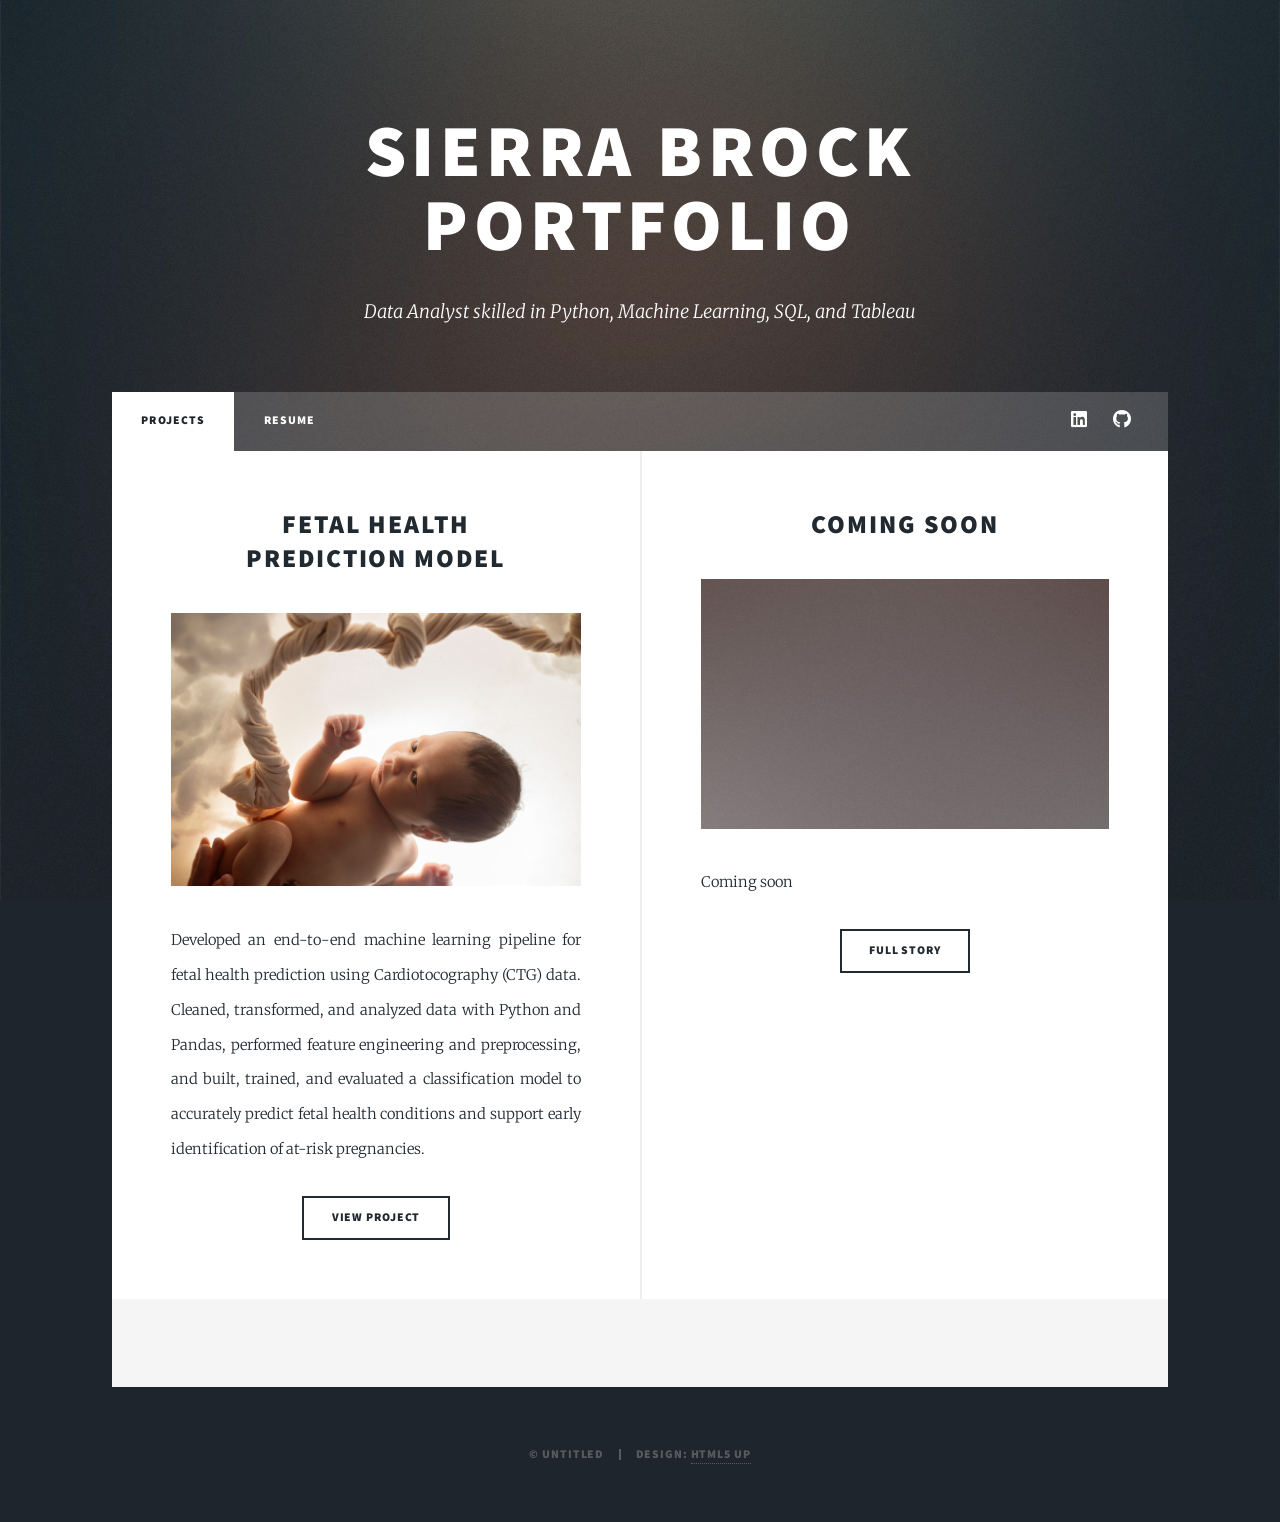
==== index.html @ 678efa8f "Add files via upload first commit" ====
<!DOCTYPE HTML>
<!--
	Massively by HTML5 UP
	html5up.net | @ajlkn
	Free for personal and commercial use under the CCA 3.0 license (html5up.net/license)
-->
<html>
	<head>
		<title>Sierra Brock Portfolio</title>
		<meta charset="utf-8" />
		<meta name="viewport" content="width=device-width, initial-scale=1, user-scalable=no" />
		<link rel="stylesheet" href="assets/css/main.css" />
		<noscript><link rel="stylesheet" href="assets/css/noscript.css" /></noscript>
	</head>
	<body class="is-preload">

		<!-- Wrapper -->
			<div id="wrapper" class="fade-in">

				<!-- Intro -->
					<div id="intro">
						<h1>Sierra Brock<br />
						Portfolio</h1>
						<p>Data  Analyst skilled in Python, Machine Learning, SQL, and Tableau </p>
						
					</div>

				

				<!-- Nav -->
					<nav id="nav">
						<ul class="links">
							<li class="active"><a href="index.html">Projects</a></li>
							<li><a href="resume.html">Resume</a></li>
						</ul>
						<ul class="icons">
							<li><a href="https://www.linkedin.com/in/sierra-brock-0b9661267/" target="_blank" rel="noopener noreferrer" class="icon brands fa-linkedin"><span class="label">Twitter</span></a></li>
							<li><a href="https://github.com/sierrab100" target="_blank" rel="noopener noreferrer" class="icon brands fa-github"><span class="label">GitHub</span></a></li>
						</ul>
					</nav>

				<!-- Main -->

				
					<div id="main">

						<!-- Featured Post -->
						 <!--
							<article class="post featured">
								<header class="major">
									<h2><a href="#">Fetal Health<br />
									Prediction Model</a></h2>
									<p> Developed an end-to-end machine learning pipeline for fetal health prediction 
										using Cardiotocography (CTG) data. Cleaned, transformed, and analyzed data with 
										Python and Pandas, performed feature engineering and preprocessing, and built, 
										trained, and evaluated a classification model to accurately predict fetal health 
										conditions and support early identification of at-risk pregnancies.</p>
								</header>
								<a href="#" class="image main"><img src="images/fetus.jpg" alt="" /></a>
								<ul class="actions special">
									<li><a href="#" class="button large">View Project</a></li>
								</ul>
							</article>
						-->

						<!-- Posts -->
							<section class="posts">
								<article>
									<header>
										<h2><a href="#">Fetal Health<br />
										Prediction Model<br />
										</a></h2>
									</header>
									<a href="#" class="image fit"><img src="images/fetus.jpg" alt="" /></a>
									<p>Developed an end-to-end machine learning pipeline for fetal health prediction 
										using Cardiotocography (CTG) data. Cleaned, transformed, and analyzed data with 
										Python and Pandas, performed feature engineering and preprocessing, and built, 
										trained, and evaluated a classification model to accurately predict fetal health 
										conditions and support early identification of at-risk pregnancies.</p>
									<ul class="actions special">
										<li><a href="#" class="button">View Project</a></li>
									</ul>
								</article>
								<article>
									<header>
										<h2><a href="#">Coming soon<br />
										<!-- imperdiet lorem</a></h2>-->
									</header>
									<a href="#" class="image fit"><img src="images/pic03.jpg" alt="" /></a>
									<p>Coming soon</p>
									<ul class="actions special">
										<li><a href="#" class="button">Full Story</a></li>
									</ul>
								</article>

								<!-- 
								<article>
									<header>
										<span class="date">April 18, 2017</span>
										<h2><a href="#">Ante mattis<br />
										interdum dolor</a></h2>
									</header>
									<a href="#" class="image fit"><img src="images/pic04.jpg" alt="" /></a>
									<p>Donec eget ex magna. Interdum et malesuada fames ac ante ipsum primis in faucibus. Pellentesque venenatis dolor imperdiet dolor mattis sagittis magna etiam.</p>
									<ul class="actions special">
										<li><a href="#" class="button">Full Story</a></li>
									</ul>
								</article>
								<article>
									<header>
										<span class="date">April 14, 2017</span>
										<h2><a href="#">Tempus sed<br />
										nulla imperdiet</a></h2>
									</header>
									<a href="#" class="image fit"><img src="images/pic05.jpg" alt="" /></a>
									<p>Donec eget ex magna. Interdum et malesuada fames ac ante ipsum primis in faucibus. Pellentesque venenatis dolor imperdiet dolor mattis sagittis magna etiam.</p>
									<ul class="actions special">
										<li><a href="#" class="button">Full Story</a></li>
									</ul>
								</article>
								<article>
									<header>
										<span class="date">April 11, 2017</span>
										<h2><a href="#">Odio magna<br />
										sed consectetur</a></h2>
									</header>
									<a href="#" class="image fit"><img src="images/pic06.jpg" alt="" /></a>
									<p>Donec eget ex magna. Interdum et malesuada fames ac ante ipsum primis in faucibus. Pellentesque venenatis dolor imperdiet dolor mattis sagittis magna etiam.</p>
									<ul class="actions special">
										<li><a href="#" class="button">Full Story</a></li>
									</ul>
								</article>
								<article>
									<header>
										<span class="date">April 7, 2017</span>
										<h2><a href="#">Augue lorem<br />
										primis vestibulum</a></h2>
									</header>
									<a href="#" class="image fit"><img src="images/pic07.jpg" alt="" /></a>
									<p>Donec eget ex magna. Interdum et malesuada fames ac ante ipsum primis in faucibus. Pellentesque venenatis dolor imperdiet dolor mattis sagittis magna etiam.</p>
									<ul class="actions special">
										<li><a href="#" class="button">Full Story</a></li>
									</ul>
								</article>
								-->

							</section>
							
						<!-- Footer -->
						 <!-- 
							<footer>
								<div class="pagination">
									<a href="#" class="previous">Prev</a>
									<a href="#" class="page active">1</a>
									<a href="#" class="page">2</a>
									<a href="#" class="page">3</a>
									<span class="extra">&hellip;</span>
									<a href="#" class="page">8</a>
									<a href="#" class="page">9</a>
									<a href="#" class="page">10</a>
									<a href="#" class="next">Next</a>
								</div>
							</footer>
							-->

					</div>

				<!-- Footer -->
					<footer id="footer">
						<section>
							
						</section>
					</footer>

				<!-- Copyright -->
					<div id="copyright">
						<ul><li>&copy; Untitled</li><li>Design: <a href="https://html5up.net">HTML5 UP</a></li></ul>
					</div>

			</div>

		<!-- Scripts -->
			<script src="assets/js/jquery.min.js"></script>
			<script src="assets/js/jquery.scrollex.min.js"></script>
			<script src="assets/js/jquery.scrolly.min.js"></script>
			<script src="assets/js/browser.min.js"></script>
			<script src="assets/js/breakpoints.min.js"></script>
			<script src="assets/js/util.js"></script>
			<script src="assets/js/main.js"></script>

	</body>
</html>
---- assets/css/main.css ----
@import url(fontawesome-all.min.css);
@import url("https://fonts.googleapis.com/css?family=Merriweather:300,700,300italic,700italic|Source+Sans+Pro:900");

/*
	Massively by HTML5 UP
	html5up.net | @ajlkn
	Free for personal and commercial use under the CCA 3.0 license (html5up.net/license)
*/

html, body, div, span, applet, object,
iframe, h1, h2, h3, h4, h5, h6, p, blockquote,
pre, a, abbr, acronym, address, big, cite,
code, del, dfn, em, img, ins, kbd, q, s, samp,
small, strike, strong, sub, sup, tt, var, b,
u, i, center, dl, dt, dd, ol, ul, li, fieldset,
form, label, legend, table, caption, tbody,
tfoot, thead, tr, th, td, article, aside,
canvas, details, embed, figure, figcaption,
footer, header, hgroup, menu, nav, output, ruby,
section, summary, time, mark, audio, video {
	margin: 0;
	padding: 0;
	border: 0;
	font-size: 100%;
	font: inherit;
	vertical-align: baseline;}

article, aside, details, figcaption, figure,
footer, header, hgroup, menu, nav, section {
	display: block;}

body {
	line-height: 1;
}

ol, ul {
	list-style: none;
}

blockquote, q {
	quotes: none;
}

	blockquote:before, blockquote:after, q:before, q:after {
		content: '';
		content: none;
	}

table {
	border-collapse: collapse;
	border-spacing: 0;
}

body {
	-webkit-text-size-adjust: none;
}

mark {
	background-color: transparent;
	color: inherit;
}

input::-moz-focus-inner {
	border: 0;
	padding: 0;
}

input, select, textarea {
	-moz-appearance: none;
	-webkit-appearance: none;
	-ms-appearance: none;
	appearance: none;
}

/* Basic */

	@-ms-viewport {
		width: device-width;
	}

	body {
		-ms-overflow-style: scrollbar;
	}

	@media screen and (max-width: 480px) {

		html, body {
			min-width: 320px;
		}

	}

	html {
		box-sizing: border-box;
	}

	*, *:before, *:after {
		box-sizing: inherit;
	}

	body {
		background-color: #1e252d;
	}

		body.is-preload *, body.is-preload *:before, body.is-preload *:after {
			-moz-animation: none !important;
			-webkit-animation: none !important;
			-ms-animation: none !important;
			animation: none !important;
			-moz-transition: none !important;
			-webkit-transition: none !important;
			-ms-transition: none !important;
			transition: none !important;
		}

/* Type */

	html {
		font-size: 16pt;
	}

		@media screen and (max-width: 1680px) {

			html {
				font-size: 12pt;
			}

		}

		@media screen and (max-width: 1280px) {

			html {
				font-size: 11pt;
			}

		}

		@media screen and (max-width: 360px) {

			html {
				font-size: 10pt;
			}

		}

	body {
		color: #212931;
	}

	body, input, select, textarea {
		font-family: "Merriweather", Georgia, serif;
		font-weight: 300;
		font-size: 1rem;
		line-height: 2.375;
	}

	a {
		-moz-transition: color 0.2s ease-in-out, background-color 0.2s ease-in-out, border-color 0.2s ease-in-out, box-shadow 0.2s ease-in-out;
		-webkit-transition: color 0.2s ease-in-out, background-color 0.2s ease-in-out, border-color 0.2s ease-in-out, box-shadow 0.2s ease-in-out;
		-ms-transition: color 0.2s ease-in-out, background-color 0.2s ease-in-out, border-color 0.2s ease-in-out, box-shadow 0.2s ease-in-out;
		transition: color 0.2s ease-in-out, background-color 0.2s ease-in-out, border-color 0.2s ease-in-out, box-shadow 0.2s ease-in-out;
		border-bottom: dotted 1px;
		text-decoration: none;
	}

		a:hover {
			border-bottom-color: transparent;
		}

	strong, b {
		font-weight: 600;
	}

	em, i {
		font-style: italic;
	}

	p {
		text-align: justify;
		margin: 0 0 2rem 0;
	}

	h1, h2, h3, h4, h5, h6 {
		font-family: "Source Sans Pro", Helvetica, sans-serif;
		font-weight: 900;
		line-height: 1.5;
		letter-spacing: 0.075em;
		text-transform: uppercase;
		margin: 0 0 1rem 0;
	}

		h1 a, h2 a, h3 a, h4 a, h5 a, h6 a {
			border-bottom: 0;
			color: inherit;
			text-decoration: none;
		}

	h1 {
		font-size: 4rem;
		line-height: 1.1;
		margin: 0 0 2rem 0;
	}

	h2 {
		font-size: 1.75rem;
		line-height: 1.3;
		margin: 0 0 1.5rem 0;
	}

	h3 {
		font-size: 1.25rem;
		margin: 0 0 1.5rem 0;
	}

	h4 {
		font-size: 1rem;
	}

	h5 {
		font-size: 0.9rem;
	}

	h6 {
		font-size: 0.8rem;
	}

	sub {
		font-size: 0.8rem;
		position: relative;
		top: 0.5rem;
	}

	sup {
		font-size: 0.8rem;
		position: relative;
		top: -0.5rem;
	}

	blockquote {
		border-left: solid 4px;
		font-style: italic;
		margin: 0 0 2rem 0;
		padding: 0.5rem 0 0.5rem 2rem;
	}

	code {
		border: solid 2px;
		font-family: "Courier New", monospace;
		font-size: 0.9rem;
		margin: 0 0.25rem;
		padding: 0.25rem 0.65rem;
	}

	pre {
		-webkit-overflow-scrolling: touch;
		font-family: "Courier New", monospace;
		font-size: 0.9rem;
		margin: 0 0 2rem 0;
	}

		pre code {
			display: block;
			line-height: 1.75;
			padding: 1rem 1.5rem;
			overflow-x: auto;
		}

	hr {
		border: 0;
		border-bottom: solid 2px;
		margin: 3rem 0;
	}

		hr.major {
			margin: 5rem 0;
		}

	.align-left {
		text-align: left;
	}

	.align-center {
		text-align: center;
	}

	.align-right {
		text-align: right;
	}

	input, select, textarea {
		color: #212931;
	}

	a {
		color: #212931;
		border-bottom-color: rgba(33, 41, 49, 0.5);
	}

		a:hover {
			border-bottom-color: transparent;
			color: #18bfef !important;
		}

	strong, b {
		color: #212931;
	}

	h1, h2, h3, h4, h5, h6 {
		color: #212931;
	}

	blockquote {
		border-left-color: #eeeeee;
	}

	code {
		background: rgba(220, 220, 220, 0.25);
		border-color: #eeeeee;
	}

	hr {
		border-bottom-color: #eeeeee;
	}

/* Row */

	.row {
		display: flex;
		flex-wrap: wrap;
		box-sizing: border-box;
		align-items: stretch;
	}

		.row > * {
			box-sizing: border-box;
		}

		.row.gtr-uniform > * > :last-child {
			margin-bottom: 0;
		}

		.row.aln-left {
			justify-content: flex-start;
		}

		.row.aln-center {
			justify-content: center;
		}

		.row.aln-right {
			justify-content: flex-end;
		}

		.row.aln-top {
			align-items: flex-start;
		}

		.row.aln-middle {
			align-items: center;
		}

		.row.aln-bottom {
			align-items: flex-end;
		}

		.row > .imp {
			order: -1;
		}

		.row > .col-1 {
			width: 8.33333%;
		}

		.row > .off-1 {
			margin-left: 8.33333%;
		}

		.row > .col-2 {
			width: 16.66667%;
		}

		.row > .off-2 {
			margin-left: 16.66667%;
		}

		.row > .col-3 {
			width: 25%;
		}

		.row > .off-3 {
			margin-left: 25%;
		}

		.row > .col-4 {
			width: 33.33333%;
		}

		.row > .off-4 {
			margin-left: 33.33333%;
		}

		.row > .col-5 {
			width: 41.66667%;
		}

		.row > .off-5 {
			margin-left: 41.66667%;
		}

		.row > .col-6 {
			width: 50%;
		}

		.row > .off-6 {
			margin-left: 50%;
		}

		.row > .col-7 {
			width: 58.33333%;
		}

		.row > .off-7 {
			margin-left: 58.33333%;
		}

		.row > .col-8 {
			width: 66.66667%;
		}

		.row > .off-8 {
			margin-left: 66.66667%;
		}

		.row > .col-9 {
			width: 75%;
		}

		.row > .off-9 {
			margin-left: 75%;
		}

		.row > .col-10 {
			width: 83.33333%;
		}

		.row > .off-10 {
			margin-left: 83.33333%;
		}

		.row > .col-11 {
			width: 91.66667%;
		}

		.row > .off-11 {
			margin-left: 91.66667%;
		}

		.row > .col-12 {
			width: 100%;
		}

		.row > .off-12 {
			margin-left: 100%;
		}

		.row.gtr-0 {
			margin-top: 0;
			margin-left: 0rem;
		}

			.row.gtr-0 > * {
				padding: 0 0 0 0rem;
			}

			.row.gtr-0.gtr-uniform {
				margin-top: 0rem;
			}

				.row.gtr-0.gtr-uniform > * {
					padding-top: 0rem;
				}

		.row.gtr-25 {
			margin-top: 0;
			margin-left: -0.375rem;
		}

			.row.gtr-25 > * {
				padding: 0 0 0 0.375rem;
			}

			.row.gtr-25.gtr-uniform {
				margin-top: -0.375rem;
			}

				.row.gtr-25.gtr-uniform > * {
					padding-top: 0.375rem;
				}

		.row.gtr-50 {
			margin-top: 0;
			margin-left: -0.75rem;
		}

			.row.gtr-50 > * {
				padding: 0 0 0 0.75rem;
			}

			.row.gtr-50.gtr-uniform {
				margin-top: -0.75rem;
			}

				.row.gtr-50.gtr-uniform > * {
					padding-top: 0.75rem;
				}

		.row {
			margin-top: 0;
			margin-left: -1.5rem;
		}

			.row > * {
				padding: 0 0 0 1.5rem;
			}

			.row.gtr-uniform {
				margin-top: -1.5rem;
			}

				.row.gtr-uniform > * {
					padding-top: 1.5rem;
				}

		.row.gtr-150 {
			margin-top: 0;
			margin-left: -2.25rem;
		}

			.row.gtr-150 > * {
				padding: 0 0 0 2.25rem;
			}

			.row.gtr-150.gtr-uniform {
				margin-top: -2.25rem;
			}

				.row.gtr-150.gtr-uniform > * {
					padding-top: 2.25rem;
				}

		.row.gtr-200 {
			margin-top: 0;
			margin-left: -3rem;
		}

			.row.gtr-200 > * {
				padding: 0 0 0 3rem;
			}

			.row.gtr-200.gtr-uniform {
				margin-top: -3rem;
			}

				.row.gtr-200.gtr-uniform > * {
					padding-top: 3rem;
				}

		@media screen and (max-width: 1680px) {

			.row {
				display: flex;
				flex-wrap: wrap;
				box-sizing: border-box;
				align-items: stretch;
			}

				.row > * {
					box-sizing: border-box;
				}

				.row.gtr-uniform > * > :last-child {
					margin-bottom: 0;
				}

				.row.aln-left {
					justify-content: flex-start;
				}

				.row.aln-center {
					justify-content: center;
				}

				.row.aln-right {
					justify-content: flex-end;
				}

				.row.aln-top {
					align-items: flex-start;
				}

				.row.aln-middle {
					align-items: center;
				}

				.row.aln-bottom {
					align-items: flex-end;
				}

				.row > .imp-xlarge {
					order: -1;
				}

				.row > .col-1-xlarge {
					width: 8.33333%;
				}

				.row > .off-1-xlarge {
					margin-left: 8.33333%;
				}

				.row > .col-2-xlarge {
					width: 16.66667%;
				}

				.row > .off-2-xlarge {
					margin-left: 16.66667%;
				}

				.row > .col-3-xlarge {
					width: 25%;
				}

				.row > .off-3-xlarge {
					margin-left: 25%;
				}

				.row > .col-4-xlarge {
					width: 33.33333%;
				}

				.row > .off-4-xlarge {
					margin-left: 33.33333%;
				}

				.row > .col-5-xlarge {
					width: 41.66667%;
				}

				.row > .off-5-xlarge {
					margin-left: 41.66667%;
				}

				.row > .col-6-xlarge {
					width: 50%;
				}

				.row > .off-6-xlarge {
					margin-left: 50%;
				}

				.row > .col-7-xlarge {
					width: 58.33333%;
				}

				.row > .off-7-xlarge {
					margin-left: 58.33333%;
				}

				.row > .col-8-xlarge {
					width: 66.66667%;
				}

				.row > .off-8-xlarge {
					margin-left: 66.66667%;
				}

				.row > .col-9-xlarge {
					width: 75%;
				}

				.row > .off-9-xlarge {
					margin-left: 75%;
				}

				.row > .col-10-xlarge {
					width: 83.33333%;
				}

				.row > .off-10-xlarge {
					margin-left: 83.33333%;
				}

				.row > .col-11-xlarge {
					width: 91.66667%;
				}

				.row > .off-11-xlarge {
					margin-left: 91.66667%;
				}

				.row > .col-12-xlarge {
					width: 100%;
				}

				.row > .off-12-xlarge {
					margin-left: 100%;
				}

				.row.gtr-0 {
					margin-top: 0;
					margin-left: 0rem;
				}

					.row.gtr-0 > * {
						padding: 0 0 0 0rem;
					}

					.row.gtr-0.gtr-uniform {
						margin-top: 0rem;
					}

						.row.gtr-0.gtr-uniform > * {
							padding-top: 0rem;
						}

				.row.gtr-25 {
					margin-top: 0;
					margin-left: -0.375rem;
				}

					.row.gtr-25 > * {
						padding: 0 0 0 0.375rem;
					}

					.row.gtr-25.gtr-uniform {
						margin-top: -0.375rem;
					}

						.row.gtr-25.gtr-uniform > * {
							padding-top: 0.375rem;
						}

				.row.gtr-50 {
					margin-top: 0;
					margin-left: -0.75rem;
				}

					.row.gtr-50 > * {
						padding: 0 0 0 0.75rem;
					}

					.row.gtr-50.gtr-uniform {
						margin-top: -0.75rem;
					}

						.row.gtr-50.gtr-uniform > * {
							padding-top: 0.75rem;
						}

				.row {
					margin-top: 0;
					margin-left: -1.5rem;
				}

					.row > * {
						padding: 0 0 0 1.5rem;
					}

					.row.gtr-uniform {
						margin-top: -1.5rem;
					}

						.row.gtr-uniform > * {
							padding-top: 1.5rem;
						}

				.row.gtr-150 {
					margin-top: 0;
					margin-left: -2.25rem;
				}

					.row.gtr-150 > * {
						padding: 0 0 0 2.25rem;
					}

					.row.gtr-150.gtr-uniform {
						margin-top: -2.25rem;
					}

						.row.gtr-150.gtr-uniform > * {
							padding-top: 2.25rem;
						}

				.row.gtr-200 {
					margin-top: 0;
					margin-left: -3rem;
				}

					.row.gtr-200 > * {
						padding: 0 0 0 3rem;
					}

					.row.gtr-200.gtr-uniform {
						margin-top: -3rem;
					}

						.row.gtr-200.gtr-uniform > * {
							padding-top: 3rem;
						}

		}

		@media screen and (max-width: 1280px) {

			.row {
				display: flex;
				flex-wrap: wrap;
				box-sizing: border-box;
				align-items: stretch;
			}

				.row > * {
					box-sizing: border-box;
				}

				.row.gtr-uniform > * > :last-child {
					margin-bottom: 0;
				}

				.row.aln-left {
					justify-content: flex-start;
				}

				.row.aln-center {
					justify-content: center;
				}

				.row.aln-right {
					justify-content: flex-end;
				}

				.row.aln-top {
					align-items: flex-start;
				}

				.row.aln-middle {
					align-items: center;
				}

				.row.aln-bottom {
					align-items: flex-end;
				}

				.row > .imp-large {
					order: -1;
				}

				.row > .col-1-large {
					width: 8.33333%;
				}

				.row > .off-1-large {
					margin-left: 8.33333%;
				}

				.row > .col-2-large {
					width: 16.66667%;
				}

				.row > .off-2-large {
					margin-left: 16.66667%;
				}

				.row > .col-3-large {
					width: 25%;
				}

				.row > .off-3-large {
					margin-left: 25%;
				}

				.row > .col-4-large {
					width: 33.33333%;
				}

				.row > .off-4-large {
					margin-left: 33.33333%;
				}

				.row > .col-5-large {
					width: 41.66667%;
				}

				.row > .off-5-large {
					margin-left: 41.66667%;
				}

				.row > .col-6-large {
					width: 50%;
				}

				.row > .off-6-large {
					margin-left: 50%;
				}

				.row > .col-7-large {
					width: 58.33333%;
				}

				.row > .off-7-large {
					margin-left: 58.33333%;
				}

				.row > .col-8-large {
					width: 66.66667%;
				}

				.row > .off-8-large {
					margin-left: 66.66667%;
				}

				.row > .col-9-large {
					width: 75%;
				}

				.row > .off-9-large {
					margin-left: 75%;
				}

				.row > .col-10-large {
					width: 83.33333%;
				}

				.row > .off-10-large {
					margin-left: 83.33333%;
				}

				.row > .col-11-large {
					width: 91.66667%;
				}

				.row > .off-11-large {
					margin-left: 91.66667%;
				}

				.row > .col-12-large {
					width: 100%;
				}

				.row > .off-12-large {
					margin-left: 100%;
				}

				.row.gtr-0 {
					margin-top: 0;
					margin-left: 0rem;
				}

					.row.gtr-0 > * {
						padding: 0 0 0 0rem;
					}

					.row.gtr-0.gtr-uniform {
						margin-top: 0rem;
					}

						.row.gtr-0.gtr-uniform > * {
							padding-top: 0rem;
						}

				.row.gtr-25 {
					margin-top: 0;
					margin-left: -0.375rem;
				}

					.row.gtr-25 > * {
						padding: 0 0 0 0.375rem;
					}

					.row.gtr-25.gtr-uniform {
						margin-top: -0.375rem;
					}

						.row.gtr-25.gtr-uniform > * {
							padding-top: 0.375rem;
						}

				.row.gtr-50 {
					margin-top: 0;
					margin-left: -0.75rem;
				}

					.row.gtr-50 > * {
						padding: 0 0 0 0.75rem;
					}

					.row.gtr-50.gtr-uniform {
						margin-top: -0.75rem;
					}

						.row.gtr-50.gtr-uniform > * {
							padding-top: 0.75rem;
						}

				.row {
					margin-top: 0;
					margin-left: -1.5rem;
				}

					.row > * {
						padding: 0 0 0 1.5rem;
					}

					.row.gtr-uniform {
						margin-top: -1.5rem;
					}

						.row.gtr-uniform > * {
							padding-top: 1.5rem;
						}

				.row.gtr-150 {
					margin-top: 0;
					margin-left: -2.25rem;
				}

					.row.gtr-150 > * {
						padding: 0 0 0 2.25rem;
					}

					.row.gtr-150.gtr-uniform {
						margin-top: -2.25rem;
					}

						.row.gtr-150.gtr-uniform > * {
							padding-top: 2.25rem;
						}

				.row.gtr-200 {
					margin-top: 0;
					margin-left: -3rem;
				}

					.row.gtr-200 > * {
						padding: 0 0 0 3rem;
					}

					.row.gtr-200.gtr-uniform {
						margin-top: -3rem;
					}

						.row.gtr-200.gtr-uniform > * {
							padding-top: 3rem;
						}

		}

		@media screen and (max-width: 980px) {

			.row {
				display: flex;
				flex-wrap: wrap;
				box-sizing: border-box;
				align-items: stretch;
			}

				.row > * {
					box-sizing: border-box;
				}

				.row.gtr-uniform > * > :last-child {
					margin-bottom: 0;
				}

				.row.aln-left {
					justify-content: flex-start;
				}

				.row.aln-center {
					justify-content: center;
				}

				.row.aln-right {
					justify-content: flex-end;
				}

				.row.aln-top {
					align-items: flex-start;
				}

				.row.aln-middle {
					align-items: center;
				}

				.row.aln-bottom {
					align-items: flex-end;
				}

				.row > .imp-medium {
					order: -1;
				}

				.row > .col-1-medium {
					width: 8.33333%;
				}

				.row > .off-1-medium {
					margin-left: 8.33333%;
				}

				.row > .col-2-medium {
					width: 16.66667%;
				}

				.row > .off-2-medium {
					margin-left: 16.66667%;
				}

				.row > .col-3-medium {
					width: 25%;
				}

				.row > .off-3-medium {
					margin-left: 25%;
				}

				.row > .col-4-medium {
					width: 33.33333%;
				}

				.row > .off-4-medium {
					margin-left: 33.33333%;
				}

				.row > .col-5-medium {
					width: 41.66667%;
				}

				.row > .off-5-medium {
					margin-left: 41.66667%;
				}

				.row > .col-6-medium {
					width: 50%;
				}

				.row > .off-6-medium {
					margin-left: 50%;
				}

				.row > .col-7-medium {
					width: 58.33333%;
				}

				.row > .off-7-medium {
					margin-left: 58.33333%;
				}

				.row > .col-8-medium {
					width: 66.66667%;
				}

				.row > .off-8-medium {
					margin-left: 66.66667%;
				}

				.row > .col-9-medium {
					width: 75%;
				}

				.row > .off-9-medium {
					margin-left: 75%;
				}

				.row > .col-10-medium {
					width: 83.33333%;
				}

				.row > .off-10-medium {
					margin-left: 83.33333%;
				}

				.row > .col-11-medium {
					width: 91.66667%;
				}

				.row > .off-11-medium {
					margin-left: 91.66667%;
				}

				.row > .col-12-medium {
					width: 100%;
				}

				.row > .off-12-medium {
					margin-left: 100%;
				}

				.row.gtr-0 {
					margin-top: 0;
					margin-left: 0rem;
				}

					.row.gtr-0 > * {
						padding: 0 0 0 0rem;
					}

					.row.gtr-0.gtr-uniform {
						margin-top: 0rem;
					}

						.row.gtr-0.gtr-uniform > * {
							padding-top: 0rem;
						}

				.row.gtr-25 {
					margin-top: 0;
					margin-left: -0.375rem;
				}

					.row.gtr-25 > * {
						padding: 0 0 0 0.375rem;
					}

					.row.gtr-25.gtr-uniform {
						margin-top: -0.375rem;
					}

						.row.gtr-25.gtr-uniform > * {
							padding-top: 0.375rem;
						}

				.row.gtr-50 {
					margin-top: 0;
					margin-left: -0.75rem;
				}

					.row.gtr-50 > * {
						padding: 0 0 0 0.75rem;
					}

					.row.gtr-50.gtr-uniform {
						margin-top: -0.75rem;
					}

						.row.gtr-50.gtr-uniform > * {
							padding-top: 0.75rem;
						}

				.row {
					margin-top: 0;
					margin-left: -1.5rem;
				}

					.row > * {
						padding: 0 0 0 1.5rem;
					}

					.row.gtr-uniform {
						margin-top: -1.5rem;
					}

						.row.gtr-uniform > * {
							padding-top: 1.5rem;
						}

				.row.gtr-150 {
					margin-top: 0;
					margin-left: -2.25rem;
				}

					.row.gtr-150 > * {
						padding: 0 0 0 2.25rem;
					}

					.row.gtr-150.gtr-uniform {
						margin-top: -2.25rem;
					}

						.row.gtr-150.gtr-uniform > * {
							padding-top: 2.25rem;
						}

				.row.gtr-200 {
					margin-top: 0;
					margin-left: -3rem;
				}

					.row.gtr-200 > * {
						padding: 0 0 0 3rem;
					}

					.row.gtr-200.gtr-uniform {
						margin-top: -3rem;
					}

						.row.gtr-200.gtr-uniform > * {
							padding-top: 3rem;
						}

		}

		@media screen and (max-width: 736px) {

			.row {
				display: flex;
				flex-wrap: wrap;
				box-sizing: border-box;
				align-items: stretch;
			}

				.row > * {
					box-sizing: border-box;
				}

				.row.gtr-uniform > * > :last-child {
					margin-bottom: 0;
				}

				.row.aln-left {
					justify-content: flex-start;
				}

				.row.aln-center {
					justify-content: center;
				}

				.row.aln-right {
					justify-content: flex-end;
				}

				.row.aln-top {
					align-items: flex-start;
				}

				.row.aln-middle {
					align-items: center;
				}

				.row.aln-bottom {
					align-items: flex-end;
				}

				.row > .imp-small {
					order: -1;
				}

				.row > .col-1-small {
					width: 8.33333%;
				}

				.row > .off-1-small {
					margin-left: 8.33333%;
				}

				.row > .col-2-small {
					width: 16.66667%;
				}

				.row > .off-2-small {
					margin-left: 16.66667%;
				}

				.row > .col-3-small {
					width: 25%;
				}

				.row > .off-3-small {
					margin-left: 25%;
				}

				.row > .col-4-small {
					width: 33.33333%;
				}

				.row > .off-4-small {
					margin-left: 33.33333%;
				}

				.row > .col-5-small {
					width: 41.66667%;
				}

				.row > .off-5-small {
					margin-left: 41.66667%;
				}

				.row > .col-6-small {
					width: 50%;
				}

				.row > .off-6-small {
					margin-left: 50%;
				}

				.row > .col-7-small {
					width: 58.33333%;
				}

				.row > .off-7-small {
					margin-left: 58.33333%;
				}

				.row > .col-8-small {
					width: 66.66667%;
				}

				.row > .off-8-small {
					margin-left: 66.66667%;
				}

				.row > .col-9-small {
					width: 75%;
				}

				.row > .off-9-small {
					margin-left: 75%;
				}

				.row > .col-10-small {
					width: 83.33333%;
				}

				.row > .off-10-small {
					margin-left: 83.33333%;
				}

				.row > .col-11-small {
					width: 91.66667%;
				}

				.row > .off-11-small {
					margin-left: 91.66667%;
				}

				.row > .col-12-small {
					width: 100%;
				}

				.row > .off-12-small {
					margin-left: 100%;
				}

				.row.gtr-0 {
					margin-top: 0;
					margin-left: 0rem;
				}

					.row.gtr-0 > * {
						padding: 0 0 0 0rem;
					}

					.row.gtr-0.gtr-uniform {
						margin-top: 0rem;
					}

						.row.gtr-0.gtr-uniform > * {
							padding-top: 0rem;
						}

				.row.gtr-25 {
					margin-top: 0;
					margin-left: -0.375rem;
				}

					.row.gtr-25 > * {
						padding: 0 0 0 0.375rem;
					}

					.row.gtr-25.gtr-uniform {
						margin-top: -0.375rem;
					}

						.row.gtr-25.gtr-uniform > * {
							padding-top: 0.375rem;
						}

				.row.gtr-50 {
					margin-top: 0;
					margin-left: -0.75rem;
				}

					.row.gtr-50 > * {
						padding: 0 0 0 0.75rem;
					}

					.row.gtr-50.gtr-uniform {
						margin-top: -0.75rem;
					}

						.row.gtr-50.gtr-uniform > * {
							padding-top: 0.75rem;
						}

				.row {
					margin-top: 0;
					margin-left: -1.5rem;
				}

					.row > * {
						padding: 0 0 0 1.5rem;
					}

					.row.gtr-uniform {
						margin-top: -1.5rem;
					}

						.row.gtr-uniform > * {
							padding-top: 1.5rem;
						}

				.row.gtr-150 {
					margin-top: 0;
					margin-left: -2.25rem;
				}

					.row.gtr-150 > * {
						padding: 0 0 0 2.25rem;
					}

					.row.gtr-150.gtr-uniform {
						margin-top: -2.25rem;
					}

						.row.gtr-150.gtr-uniform > * {
							padding-top: 2.25rem;
						}

				.row.gtr-200 {
					margin-top: 0;
					margin-left: -3rem;
				}

					.row.gtr-200 > * {
						padding: 0 0 0 3rem;
					}

					.row.gtr-200.gtr-uniform {
						margin-top: -3rem;
					}

						.row.gtr-200.gtr-uniform > * {
							padding-top: 3rem;
						}

		}

		@media screen and (max-width: 480px) {

			.row {
				display: flex;
				flex-wrap: wrap;
				box-sizing: border-box;
				align-items: stretch;
			}

				.row > * {
					box-sizing: border-box;
				}

				.row.gtr-uniform > * > :last-child {
					margin-bottom: 0;
				}

				.row.aln-left {
					justify-content: flex-start;
				}

				.row.aln-center {
					justify-content: center;
				}

				.row.aln-right {
					justify-content: flex-end;
				}

				.row.aln-top {
					align-items: flex-start;
				}

				.row.aln-middle {
					align-items: center;
				}

				.row.aln-bottom {
					align-items: flex-end;
				}

				.row > .imp-xsmall {
					order: -1;
				}

				.row > .col-1-xsmall {
					width: 8.33333%;
				}

				.row > .off-1-xsmall {
					margin-left: 8.33333%;
				}

				.row > .col-2-xsmall {
					width: 16.66667%;
				}

				.row > .off-2-xsmall {
					margin-left: 16.66667%;
				}

				.row > .col-3-xsmall {
					width: 25%;
				}

				.row > .off-3-xsmall {
					margin-left: 25%;
				}

				.row > .col-4-xsmall {
					width: 33.33333%;
				}

				.row > .off-4-xsmall {
					margin-left: 33.33333%;
				}

				.row > .col-5-xsmall {
					width: 41.66667%;
				}

				.row > .off-5-xsmall {
					margin-left: 41.66667%;
				}

				.row > .col-6-xsmall {
					width: 50%;
				}

				.row > .off-6-xsmall {
					margin-left: 50%;
				}

				.row > .col-7-xsmall {
					width: 58.33333%;
				}

				.row > .off-7-xsmall {
					margin-left: 58.33333%;
				}

				.row > .col-8-xsmall {
					width: 66.66667%;
				}

				.row > .off-8-xsmall {
					margin-left: 66.66667%;
				}

				.row > .col-9-xsmall {
					width: 75%;
				}

				.row > .off-9-xsmall {
					margin-left: 75%;
				}

				.row > .col-10-xsmall {
					width: 83.33333%;
				}

				.row > .off-10-xsmall {
					margin-left: 83.33333%;
				}

				.row > .col-11-xsmall {
					width: 91.66667%;
				}

				.row > .off-11-xsmall {
					margin-left: 91.66667%;
				}

				.row > .col-12-xsmall {
					width: 100%;
				}

				.row > .off-12-xsmall {
					margin-left: 100%;
				}

				.row.gtr-0 {
					margin-top: 0;
					margin-left: 0rem;
				}

					.row.gtr-0 > * {
						padding: 0 0 0 0rem;
					}

					.row.gtr-0.gtr-uniform {
						margin-top: 0rem;
					}

						.row.gtr-0.gtr-uniform > * {
							padding-top: 0rem;
						}

				.row.gtr-25 {
					margin-top: 0;
					margin-left: -0.375rem;
				}

					.row.gtr-25 > * {
						padding: 0 0 0 0.375rem;
					}

					.row.gtr-25.gtr-uniform {
						margin-top: -0.375rem;
					}

						.row.gtr-25.gtr-uniform > * {
							padding-top: 0.375rem;
						}

				.row.gtr-50 {
					margin-top: 0;
					margin-left: -0.75rem;
				}

					.row.gtr-50 > * {
						padding: 0 0 0 0.75rem;
					}

					.row.gtr-50.gtr-uniform {
						margin-top: -0.75rem;
					}

						.row.gtr-50.gtr-uniform > * {
							padding-top: 0.75rem;
						}

				.row {
					margin-top: 0;
					margin-left: -1.5rem;
				}

					.row > * {
						padding: 0 0 0 1.5rem;
					}

					.row.gtr-uniform {
						margin-top: -1.5rem;
					}

						.row.gtr-uniform > * {
							padding-top: 1.5rem;
						}

				.row.gtr-150 {
					margin-top: 0;
					margin-left: -2.25rem;
				}

					.row.gtr-150 > * {
						padding: 0 0 0 2.25rem;
					}

					.row.gtr-150.gtr-uniform {
						margin-top: -2.25rem;
					}

						.row.gtr-150.gtr-uniform > * {
							padding-top: 2.25rem;
						}

				.row.gtr-200 {
					margin-top: 0;
					margin-left: -3rem;
				}

					.row.gtr-200 > * {
						padding: 0 0 0 3rem;
					}

					.row.gtr-200.gtr-uniform {
						margin-top: -3rem;
					}

						.row.gtr-200.gtr-uniform > * {
							padding-top: 3rem;
						}

		}

		@media screen and (max-width: 360px) {

			.row {
				display: flex;
				flex-wrap: wrap;
				box-sizing: border-box;
				align-items: stretch;
			}

				.row > * {
					box-sizing: border-box;
				}

				.row.gtr-uniform > * > :last-child {
					margin-bottom: 0;
				}

				.row.aln-left {
					justify-content: flex-start;
				}

				.row.aln-center {
					justify-content: center;
				}

				.row.aln-right {
					justify-content: flex-end;
				}

				.row.aln-top {
					align-items: flex-start;
				}

				.row.aln-middle {
					align-items: center;
				}

				.row.aln-bottom {
					align-items: flex-end;
				}

				.row > .imp-xxsmall {
					order: -1;
				}

				.row > .col-1-xxsmall {
					width: 8.33333%;
				}

				.row > .off-1-xxsmall {
					margin-left: 8.33333%;
				}

				.row > .col-2-xxsmall {
					width: 16.66667%;
				}

				.row > .off-2-xxsmall {
					margin-left: 16.66667%;
				}

				.row > .col-3-xxsmall {
					width: 25%;
				}

				.row > .off-3-xxsmall {
					margin-left: 25%;
				}

				.row > .col-4-xxsmall {
					width: 33.33333%;
				}

				.row > .off-4-xxsmall {
					margin-left: 33.33333%;
				}

				.row > .col-5-xxsmall {
					width: 41.66667%;
				}

				.row > .off-5-xxsmall {
					margin-left: 41.66667%;
				}

				.row > .col-6-xxsmall {
					width: 50%;
				}

				.row > .off-6-xxsmall {
					margin-left: 50%;
				}

				.row > .col-7-xxsmall {
					width: 58.33333%;
				}

				.row > .off-7-xxsmall {
					margin-left: 58.33333%;
				}

				.row > .col-8-xxsmall {
					width: 66.66667%;
				}

				.row > .off-8-xxsmall {
					margin-left: 66.66667%;
				}

				.row > .col-9-xxsmall {
					width: 75%;
				}

				.row > .off-9-xxsmall {
					margin-left: 75%;
				}

				.row > .col-10-xxsmall {
					width: 83.33333%;
				}

				.row > .off-10-xxsmall {
					margin-left: 83.33333%;
				}

				.row > .col-11-xxsmall {
					width: 91.66667%;
				}

				.row > .off-11-xxsmall {
					margin-left: 91.66667%;
				}

				.row > .col-12-xxsmall {
					width: 100%;
				}

				.row > .off-12-xxsmall {
					margin-left: 100%;
				}

				.row.gtr-0 {
					margin-top: 0;
					margin-left: 0rem;
				}

					.row.gtr-0 > * {
						padding: 0 0 0 0rem;
					}

					.row.gtr-0.gtr-uniform {
						margin-top: 0rem;
					}

						.row.gtr-0.gtr-uniform > * {
							padding-top: 0rem;
						}

				.row.gtr-25 {
					margin-top: 0;
					margin-left: -0.375rem;
				}

					.row.gtr-25 > * {
						padding: 0 0 0 0.375rem;
					}

					.row.gtr-25.gtr-uniform {
						margin-top: -0.375rem;
					}

						.row.gtr-25.gtr-uniform > * {
							padding-top: 0.375rem;
						}

				.row.gtr-50 {
					margin-top: 0;
					margin-left: -0.75rem;
				}

					.row.gtr-50 > * {
						padding: 0 0 0 0.75rem;
					}

					.row.gtr-50.gtr-uniform {
						margin-top: -0.75rem;
					}

						.row.gtr-50.gtr-uniform > * {
							padding-top: 0.75rem;
						}

				.row {
					margin-top: 0;
					margin-left: -1.5rem;
				}

					.row > * {
						padding: 0 0 0 1.5rem;
					}

					.row.gtr-uniform {
						margin-top: -1.5rem;
					}

						.row.gtr-uniform > * {
							padding-top: 1.5rem;
						}

				.row.gtr-150 {
					margin-top: 0;
					margin-left: -2.25rem;
				}

					.row.gtr-150 > * {
						padding: 0 0 0 2.25rem;
					}

					.row.gtr-150.gtr-uniform {
						margin-top: -2.25rem;
					}

						.row.gtr-150.gtr-uniform > * {
							padding-top: 2.25rem;
						}

				.row.gtr-200 {
					margin-top: 0;
					margin-left: -3rem;
				}

					.row.gtr-200 > * {
						padding: 0 0 0 3rem;
					}

					.row.gtr-200.gtr-uniform {
						margin-top: -3rem;
					}

						.row.gtr-200.gtr-uniform > * {
							padding-top: 3rem;
						}

		}

/* Box */

	.box {
		border: solid 2px;
		margin-bottom: 2rem;
		padding: 1.5rem;
	}

		.box > :last-child,
		.box > :last-child > :last-child,
		.box > :last-child > :last-child > :last-child {
			margin-bottom: 0;
		}

		.box.alt {
			border: 0;
			border-radius: 0;
			padding: 0;
		}

	.box {
		border-color: #eeeeee;
	}

/* Button */

	input[type="submit"],
	input[type="reset"],
	input[type="button"],
	button,
	.button {
		-moz-appearance: none;
		-webkit-appearance: none;
		-ms-appearance: none;
		appearance: none;
		-moz-transition: background-color 0.2s ease-in-out, box-shadow 0.2s ease-in-out, color 0.2s ease-in-out;
		-webkit-transition: background-color 0.2s ease-in-out, box-shadow 0.2s ease-in-out, color 0.2s ease-in-out;
		-ms-transition: background-color 0.2s ease-in-out, box-shadow 0.2s ease-in-out, color 0.2s ease-in-out;
		transition: background-color 0.2s ease-in-out, box-shadow 0.2s ease-in-out, color 0.2s ease-in-out;
		border: 0;
		border-radius: 0;
		cursor: pointer;
		display: inline-block;
		font-family: "Source Sans Pro", Helvetica, sans-serif;
		font-size: 0.8rem;
		font-weight: 900;
		letter-spacing: 0.075em;
		height: 3rem;
		line-height: 3rem;
		padding: 0 2rem;
		text-align: center;
		text-decoration: none;
		text-transform: uppercase;
		white-space: nowrap;
	}

		input[type="submit"].icon:before,
		input[type="reset"].icon:before,
		input[type="button"].icon:before,
		button.icon:before,
		.button.icon:before {
			margin-right: 0.5rem;
		}

		input[type="submit"].icon.solo,
		input[type="reset"].icon.solo,
		input[type="button"].icon.solo,
		button.icon.solo,
		.button.icon.solo {
			position: relative;
			width: 4rem;
			height: 4rem;
			line-height: 4rem;
			border-radius: 4rem;
			text-indent: 4rem;
			overflow: hidden;
			padding: 0;
			white-space: nowrap;
		}

			input[type="submit"].icon.solo:before,
			input[type="reset"].icon.solo:before,
			input[type="button"].icon.solo:before,
			button.icon.solo:before,
			.button.icon.solo:before {
				position: absolute;
				display: block;
				top: 0;
				left: 0;
				width: inherit;
				height: inherit;
				line-height: inherit;
				font-size: 1.25rem;
				margin-right: 0;
				text-align: center;
				text-indent: 0;
			}

		input[type="submit"].fit,
		input[type="reset"].fit,
		input[type="button"].fit,
		button.fit,
		.button.fit {
			width: 100%;
		}

		input[type="submit"].small,
		input[type="reset"].small,
		input[type="button"].small,
		button.small,
		.button.small {
			font-size: 0.7rem;
			height: 2.5rem;
			line-height: 2.5rem;
			padding: 0 1.5rem;
		}

		input[type="submit"].large,
		input[type="reset"].large,
		input[type="button"].large,
		button.large,
		.button.large {
			font-size: 0.9rem;
			height: 3.5rem;
			line-height: 3.5rem;
			padding: 0 2.75rem;
		}

		@media screen and (max-width: 980px) {

			input[type="submit"],
			input[type="reset"],
			input[type="button"],
			button,
			.button {
				font-size: 0.9rem;
				height: 3.25rem;
				line-height: 3.25rem;
			}

				input[type="submit"].large,
				input[type="reset"].large,
				input[type="button"].large,
				button.large,
				.button.large {
					font-size: 1rem;
					height: 3.75rem;
					line-height: 3.75rem;
				}

		}

		input[type="submit"].disabled, input[type="submit"]:disabled,
		input[type="reset"].disabled,
		input[type="reset"]:disabled,
		input[type="button"].disabled,
		input[type="button"]:disabled,
		button.disabled,
		button:disabled,
		.button.disabled,
		.button:disabled {
			pointer-events: none;
			opacity: 0.25;
		}

	input[type="submit"],
	input[type="reset"],
	input[type="button"],
	button,
	.button {
		background-color: transparent;
		box-shadow: inset 0 0 0 2px #212931;
		color: #212931 !important;
	}

		input[type="submit"]:hover,
		input[type="reset"]:hover,
		input[type="button"]:hover,
		button:hover,
		.button:hover {
			box-shadow: inset 0 0 0 2px #18bfef;
			color: #18bfef !important;
		}

		input[type="submit"].primary,
		input[type="reset"].primary,
		input[type="button"].primary,
		button.primary,
		.button.primary {
			background-color: #212931;
			box-shadow: none;
			color: #ffffff !important;
		}

			input[type="submit"].primary:hover,
			input[type="reset"].primary:hover,
			input[type="button"].primary:hover,
			button.primary:hover,
			.button.primary:hover {
				background-color: #18bfef;
			}

/* Form */

	form {
		margin: 0 0 2rem 0;
	}

		form > :last-child {
			margin-bottom: 0;
		}

		form > .fields {
			display: -moz-flex;
			display: -webkit-flex;
			display: -ms-flex;
			display: flex;
			-moz-flex-wrap: wrap;
			-webkit-flex-wrap: wrap;
			-ms-flex-wrap: wrap;
			flex-wrap: wrap;
			width: calc(100% + 3rem);
			margin: -1.5rem 0 2rem -1.5rem;
		}

			form > .fields > .field {
				-moz-flex-grow: 0;
				-webkit-flex-grow: 0;
				-ms-flex-grow: 0;
				flex-grow: 0;
				-moz-flex-shrink: 0;
				-webkit-flex-shrink: 0;
				-ms-flex-shrink: 0;
				flex-shrink: 0;
				padding: 1.5rem 0 0 1.5rem;
				width: calc(100% - 1.5rem);
			}

				form > .fields > .field.half {
					width: calc(50% - 0.75rem);
				}

				form > .fields > .field.third {
					width: calc(100%/3 - 0.5rem);
				}

				form > .fields > .field.quarter {
					width: calc(25% - 0.375rem);
				}

		@media screen and (max-width: 480px) {

			form > .fields {
				width: calc(100% + 3rem);
				margin: -1.5rem 0 2rem -1.5rem;
			}

				form > .fields > .field {
					padding: 1.5rem 0 0 1.5rem;
					width: calc(100% - 1.5rem);
				}

					form > .fields > .field.half {
						width: calc(100% - 1.5rem);
					}

					form > .fields > .field.third {
						width: calc(100% - 1.5rem);
					}

					form > .fields > .field.quarter {
						width: calc(100% - 1.5rem);
					}

		}

	label {
		display: block;
		font-family: "Source Sans Pro", Helvetica, sans-serif;
		font-weight: 900;
		line-height: 1.5;
		letter-spacing: 0.075em;
		font-size: 0.8rem;
		text-transform: uppercase;
		margin: 0 0 0.75rem 0;
	}

		@media screen and (max-width: 980px) {

			label {
				font-size: 0.9rem;
			}

		}

	input[type="text"],
	input[type="password"],
	input[type="email"],
	select,
	textarea {
		-moz-appearance: none;
		-webkit-appearance: none;
		-ms-appearance: none;
		appearance: none;
		background: transparent;
		border-radius: 0;
		border: solid 2px;
		color: inherit;
		display: block;
		outline: 0;
		padding: 0 1rem;
		text-decoration: none;
		width: 100%;
	}

		input[type="text"]:invalid,
		input[type="password"]:invalid,
		input[type="email"]:invalid,
		select:invalid,
		textarea:invalid {
			box-shadow: none;
		}

	select {
		background-size: 1.25rem;
		background-repeat: no-repeat;
		background-position: calc(100% - 1rem) center;
		height: 3rem;
		padding-right: 3rem;
		text-overflow: ellipsis;
	}

		select:focus::-ms-value {
			background-color: transparent;
		}

		select::-ms-expand {
			display: none;
		}

	input[type="text"],
	input[type="password"],
	input[type="email"],
	select {
		height: 3rem;
	}

	textarea {
		padding: 0.75rem 1rem;
	}

	input[type="checkbox"],
	input[type="radio"] {
		-moz-appearance: none;
		-webkit-appearance: none;
		-ms-appearance: none;
		appearance: none;
		display: block;
		float: left;
		margin-right: -2rem;
		opacity: 0;
		width: 1rem;
		z-index: -1;
	}

		input[type="checkbox"] + label,
		input[type="radio"] + label {
			text-decoration: none;
			cursor: pointer;
			display: inline-block;
			font-size: 1rem;
			letter-spacing: 0;
			font-family: "Merriweather", Georgia, serif;
			text-transform: none;
			font-weight: 300;
			padding-left: 2.8rem;
			padding-right: 1rem;
			position: relative;
		}

			input[type="checkbox"] + label:before,
			input[type="radio"] + label:before {
				-moz-osx-font-smoothing: grayscale;
				-webkit-font-smoothing: antialiased;
				display: inline-block;
				font-style: normal;
				font-variant: normal;
				text-rendering: auto;
				line-height: 1;
				text-transform: none !important;
				font-family: 'Font Awesome 5 Free';
				font-weight: 900;
			}

			input[type="checkbox"] + label:before,
			input[type="radio"] + label:before {
				border-radius: 0;
				border: solid 2px;
				content: '';
				display: inline-block;
				font-size: 0.8rem;
				height: 1.8rem;
				left: 0;
				line-height: 1.65rem;
				position: absolute;
				text-align: center;
				top: -0.125rem;
				width: 1.8rem;
			}

		input[type="checkbox"]:checked + label:before,
		input[type="radio"]:checked + label:before {
			content: '\f00c';
		}

	input[type="checkbox"] + label:before {
		border-radius: 0;
	}

	input[type="radio"] + label:before {
		border-radius: 100%;
	}

	::-webkit-input-placeholder {
		opacity: 1.0;
	}

	:-moz-placeholder {
		opacity: 1.0;
	}

	::-moz-placeholder {
		opacity: 1.0;
	}

	:-ms-input-placeholder {
		opacity: 1.0;
	}

	label {
		color: #212931;
	}

	input[type="text"],
	input[type="password"],
	input[type="email"],
	select,
	textarea {
		border-color: #eeeeee;
	}

		input[type="text"]:focus,
		input[type="password"]:focus,
		input[type="email"]:focus,
		select:focus,
		textarea:focus {
			border-color: #18bfef;
		}

	select {
		background-image: url("data:image/svg+xml;charset=utf8,%3Csvg xmlns='http://www.w3.org/2000/svg' width='40' height='40' preserveAspectRatio='none' viewBox='0 0 40 40'%3E%3Cpath d='M9.4,12.3l10.4,10.4l10.4-10.4c0.2-0.2,0.5-0.4,0.9-0.4c0.3,0,0.6,0.1,0.9,0.4l3.3,3.3c0.2,0.2,0.4,0.5,0.4,0.9 c0,0.4-0.1,0.6-0.4,0.9L20.7,31.9c-0.2,0.2-0.5,0.4-0.9,0.4c-0.3,0-0.6-0.1-0.9-0.4L4.3,17.3c-0.2-0.2-0.4-0.5-0.4-0.9 c0-0.4,0.1-0.6,0.4-0.9l3.3-3.3c0.2-0.2,0.5-0.4,0.9-0.4S9.1,12.1,9.4,12.3z' fill='%23eeeeee' /%3E%3C/svg%3E");
	}

		select option {
			background-color: #ffffff;
			color: #212931;
		}

	.select-wrapper:before {
		color: #eeeeee;
	}

	input[type="checkbox"] + label,
	input[type="radio"] + label {
		color: #212931;
	}

		input[type="checkbox"] + label:before,
		input[type="radio"] + label:before {
			border-color: #eeeeee;
		}

	input[type="checkbox"]:checked + label:before,
	input[type="radio"]:checked + label:before {
		background-color: #212931;
		border-color: #212931;
		color: #ffffff;
	}

	input[type="checkbox"]:focus + label:before,
	input[type="radio"]:focus + label:before {
		border-color: #18bfef;
	}

	::-webkit-input-placeholder {
		color: #909498 !important;
	}

	:-moz-placeholder {
		color: #909498 !important;
	}

	::-moz-placeholder {
		color: #909498 !important;
	}

	:-ms-input-placeholder {
		color: #909498 !important;
	}

	.formerize-placeholder {
		color: #909498 !important;
	}

/* Icon */

	.icon {
		text-decoration: none;
		border-bottom: none;
		position: relative;
	}

		.icon:before {
			-moz-osx-font-smoothing: grayscale;
			-webkit-font-smoothing: antialiased;
			display: inline-block;
			font-style: normal;
			font-variant: normal;
			text-rendering: auto;
			line-height: 1;
			text-transform: none !important;
			font-family: 'Font Awesome 5 Free';
			font-weight: 400;
		}

		.icon > .label {
			display: none;
		}

		.icon:before {
			line-height: inherit;
		}

		.icon.solid:before {
			font-weight: 900;
		}

		.icon.brands:before {
			font-family: 'Font Awesome 5 Brands';
		}

/* Image */

	.image {
		border: 0;
		display: inline-block;
		position: relative;
	}

		.image img {
			display: block;
		}

		.image.left, .image.right {
			max-width: 40%;
		}

			.image.left img, .image.right img {
				width: 100%;
			}

		.image.left {
			float: left;
			margin: 0 2rem 2rem 0;
			top: 0.75rem;
		}

		.image.right {
			float: right;
			margin: 0 0 2rem 2rem;
			top: 0.75rem;
		}

		.image.fit {
			display: block;
			margin: 2.5rem 0;
			width: 100%;
		}

			.image.fit:first-child {
				margin-top: 0;
			}

			.image.fit img {
				width: 100%;
			}

		.image.main {
			display: block;
			margin: 4rem 0;
			width: 100%;
		}

			.image.main:first-child {
				margin-top: 0;
			}

			.image.main img {
				width: 100%;
			}

		@media screen and (max-width: 736px) {

			.image.fit {
				margin: 2rem 0;
			}

			.image.main {
				margin: 2rem 0;
			}

		}

	a.image {
		overflow: hidden;
	}

		a.image img {
			-moz-transition: -moz-transform 0.2s ease-out;
			-webkit-transition: -webkit-transform 0.2s ease-out;
			-ms-transition: -ms-transform 0.2s ease-out;
			transition: transform 0.2s ease-out;
		}

		a.image:hover img {
			-moz-transform: scale(1.05);
			-webkit-transform: scale(1.05);
			-ms-transform: scale(1.05);
			transform: scale(1.05);
		}

/* Actions */

	ul.actions {
		display: -moz-flex;
		display: -webkit-flex;
		display: -ms-flex;
		display: flex;
		cursor: default;
		list-style: none;
		margin-left: -1rem;
		padding-left: 0;
	}

		ul.actions li {
			padding: 0 0 0 1rem;
			vertical-align: middle;
		}

		ul.actions.special {
			-moz-justify-content: center;
			-webkit-justify-content: center;
			-ms-justify-content: center;
			justify-content: center;
			width: 100%;
			margin-left: 0;
		}

			ul.actions.special li:first-child {
				padding-left: 0;
			}

		ul.actions.stacked {
			-moz-flex-direction: column;
			-webkit-flex-direction: column;
			-ms-flex-direction: column;
			flex-direction: column;
			margin-left: 0;
		}

			ul.actions.stacked li {
				padding: 1.3rem 0 0 0;
			}

				ul.actions.stacked li:first-child {
					padding-top: 0;
				}

		ul.actions.fit {
			width: calc(100% + 1rem);
		}

			ul.actions.fit li {
				-moz-flex-grow: 1;
				-webkit-flex-grow: 1;
				-ms-flex-grow: 1;
				flex-grow: 1;
				-moz-flex-shrink: 1;
				-webkit-flex-shrink: 1;
				-ms-flex-shrink: 1;
				flex-shrink: 1;
				width: 100%;
			}

				ul.actions.fit li > * {
					width: 100%;
				}

			ul.actions.fit.stacked {
				width: 100%;
			}

		@media screen and (max-width: 480px) {

			ul.actions:not(.fixed) {
				-moz-flex-direction: column;
				-webkit-flex-direction: column;
				-ms-flex-direction: column;
				flex-direction: column;
				margin-left: 0;
				width: 100% !important;
			}

				ul.actions:not(.fixed) li {
					-moz-flex-grow: 1;
					-webkit-flex-grow: 1;
					-ms-flex-grow: 1;
					flex-grow: 1;
					-moz-flex-shrink: 1;
					-webkit-flex-shrink: 1;
					-ms-flex-shrink: 1;
					flex-shrink: 1;
					padding: 1rem 0 0 0;
					text-align: center;
					width: 100%;
				}

					ul.actions:not(.fixed) li > * {
						width: 100%;
					}

					ul.actions:not(.fixed) li:first-child {
						padding-top: 0;
					}

					ul.actions:not(.fixed) li input[type="submit"],
					ul.actions:not(.fixed) li input[type="reset"],
					ul.actions:not(.fixed) li input[type="button"],
					ul.actions:not(.fixed) li button,
					ul.actions:not(.fixed) li .button {
						width: 100%;
					}

						ul.actions:not(.fixed) li input[type="submit"].icon:before,
						ul.actions:not(.fixed) li input[type="reset"].icon:before,
						ul.actions:not(.fixed) li input[type="button"].icon:before,
						ul.actions:not(.fixed) li button.icon:before,
						ul.actions:not(.fixed) li .button.icon:before {
							margin-left: -0.5rem;
						}

		}

/* Icons */

	ul.icons {
		cursor: default;
		list-style: none;
		padding-left: 0;
	}

		ul.icons li {
			display: inline-block;
			padding: 0 0.5rem 0 0;
			vertical-align: middle;
		}

			ul.icons li:last-child {
				padding-right: 0;
			}

			ul.icons li .icon:before {
				width: 2.25rem;
				height: 2.25rem;
				line-height: 2.25rem;
				display: inline-block;
				text-align: center;
				border-radius: 100%;
				font-size: 1.25rem;
			}

		ul.icons.alt li .icon:before {
			-moz-transition: color 0.2s ease-in-out, background-color 0.2s ease-in-out, border-color 0.2s ease-in-out, box-shadow 0.2s ease-in-out;
			-webkit-transition: color 0.2s ease-in-out, background-color 0.2s ease-in-out, border-color 0.2s ease-in-out, box-shadow 0.2s ease-in-out;
			-ms-transition: color 0.2s ease-in-out, background-color 0.2s ease-in-out, border-color 0.2s ease-in-out, box-shadow 0.2s ease-in-out;
			transition: color 0.2s ease-in-out, background-color 0.2s ease-in-out, border-color 0.2s ease-in-out, box-shadow 0.2s ease-in-out;
			font-size: 1rem;
		}

/* List */

	ol {
		list-style: decimal;
		margin: 0 0 2rem 0;
		padding-left: 1.25rem;
	}

		ol li {
			padding-left: 0.25rem;
		}

	ul {
		list-style: disc;
		margin: 0 0 2rem 0;
		padding-left: 1rem;
	}

		ul li {
			padding-left: 0.5rem;
		}

		ul.divided {
			list-style: none;
			padding-left: 0;
		}

			ul.divided li {
				border-top: solid 1px;
				padding: 0.5rem 0;
			}

				ul.divided li:first-child {
					border-top: 0;
					padding-top: 0;
				}

	dl {
		margin: 0 0 2rem 0;
	}

		dl dt {
			display: block;
			font-weight: 600;
			margin: 0 0 1rem 0;
		}

		dl dd {
			margin-left: 2rem;
		}

	ul.divided li {
		border-top-color: #eeeeee;
	}

	ul.icons li a.icon:hover:before {
		color: #18bfef;
	}

	ul.icons.alt li .icon:before {
		box-shadow: inset 0 0 0 2px #eeeeee;
	}

	ul.icons.alt li a.icon:hover:before {
		box-shadow: inset 0 0 0 2px #18bfef;
	}

/* Section/Article */

	section.special, article.special {
		text-align: center;
	}

	header {
		cursor: default;
	}

		header > .date {
			display: block;
			font-size: 0.8rem;
			height: 1;
			margin: 0 0 1rem 0;
			position: relative;
		}

		header > p {
			font-style: italic;
		}

		header > h1 + p {
			font-size: 1.1rem;
			margin-top: -0.5rem;
			line-height: 2;
		}

		header > h2 + p {
			font-size: 1rem;
			margin-top: -0.75rem;
		}

		header > h3 + p {
			font-size: 0.9rem;
			margin-top: -0.75rem;
		}

		header > h4 + p {
			font-size: 0.8rem;
			margin-top: -0.75rem;
		}

		header.major {
			margin: 0 0 4rem 0;
			text-align: center;
		}

			header.major > :last-child {
				margin-bottom: 0;
			}

			header.major > p {
				margin-top: 0;
				text-align: center;
			}

			header.major > .date {
				font-size: 1rem;
				margin: 0 0 4rem 0;
			}

				header.major > .date:before, header.major > .date:after {
					content: '';
					display: block;
					position: absolute;
					top: 50%;
					width: calc(50% - 6rem);
					border-top: solid 2px;
				}

				header.major > .date:before {
					left: 0;
				}

				header.major > .date:after {
					right: 0;
				}

		@media screen and (max-width: 980px) {

			header br {
				display: none;
			}

		}

		@media screen and (max-width: 736px) {

			header.major {
				margin: 0 0 2rem 0;
			}

		}

	header.major .date:before, header.major .date:after {
		border-top-color: #eeeeee;
	}

/* Table */

	.table-wrapper {
		-webkit-overflow-scrolling: touch;
		overflow-x: auto;
	}

	table {
		margin: 0 0 2rem 0;
		width: 100%;
	}

		table tbody tr {
			border: solid 1px;
			border-left: 0;
			border-right: 0;
		}

		table td {
			padding: 0.75rem 0.75rem;
		}

		table th {
			font-family: "Source Sans Pro", Helvetica, sans-serif;
			font-size: 0.8rem;
			font-weight: 900;
			letter-spacing: 0.075em;
			line-height: 1.5;
			padding: 0 0.75rem 0.75rem 0.75rem;
			text-align: left;
			text-transform: uppercase;
		}

			@media screen and (max-width: 980px) {

				table th {
					font-size: 0.9rem;
				}

			}

		table thead {
			border-bottom: solid 2px;
		}

		table tfoot {
			border-top: solid 2px;
		}

		table.alt {
			border-collapse: separate;
		}

			table.alt tbody tr td {
				border: solid 1px;
				border-left-width: 0;
				border-top-width: 0;
			}

				table.alt tbody tr td:first-child {
					border-left-width: 1px;
				}

			table.alt tbody tr:first-child td {
				border-top-width: 1px;
			}

			table.alt thead {
				border-bottom: 0;
			}

			table.alt tfoot {
				border-top: 0;
			}

	table tbody tr {
		border-color: #eeeeee;
	}

		table tbody tr:nth-child(2n + 1) {
			background-color: rgba(220, 220, 220, 0.25);
		}

	table th {
		color: #212931;
	}

	table thead {
		border-bottom-color: #eeeeee;
	}

	table tfoot {
		border-top-color: #eeeeee;
	}

	table.alt tbody tr td {
		border-color: #eeeeee;
	}

/* Pagination */

	.pagination {
		display: -moz-inline-flex;
		display: -webkit-inline-flex;
		display: -ms-inline-flex;
		display: inline-flex;
		-moz-user-select: none;
		-webkit-user-select: none;
		-ms-user-select: none;
		user-select: none;
		cursor: default;
		list-style: none;
		margin: 0 0 2rem 2px;
		padding: 0;
	}

		.pagination a, .pagination span {
			-moz-transition: background-color 0.2s ease-in-out, border-color 0.2s ease-in-out, box-shadow 0.2s ease-in-out, color 0.2s ease-in-out;
			-webkit-transition: background-color 0.2s ease-in-out, border-color 0.2s ease-in-out, box-shadow 0.2s ease-in-out, color 0.2s ease-in-out;
			-ms-transition: background-color 0.2s ease-in-out, border-color 0.2s ease-in-out, box-shadow 0.2s ease-in-out, color 0.2s ease-in-out;
			transition: background-color 0.2s ease-in-out, border-color 0.2s ease-in-out, box-shadow 0.2s ease-in-out, color 0.2s ease-in-out;
			border: solid 2px;
			display: inline-block;
			font-family: "Source Sans Pro", Helvetica, sans-serif;
			font-size: 0.8rem;
			font-weight: 900;
			height: 3rem;
			letter-spacing: 0.075em;
			line-height: calc(3rem - 4px);
			margin-left: -2px;
			min-width: 3rem;
			position: relative;
			text-align: center;
			text-decoration: none;
			text-transform: uppercase;
		}

		.pagination .next, .pagination .previous {
			text-decoration: none;
			padding: 0 1.75rem;
		}

			.pagination .next:before, .pagination .previous:before {
				-moz-osx-font-smoothing: grayscale;
				-webkit-font-smoothing: antialiased;
				display: inline-block;
				font-style: normal;
				font-variant: normal;
				text-rendering: auto;
				line-height: 1;
				text-transform: none !important;
				font-family: 'Font Awesome 5 Free';
				font-weight: 900;
			}

			.pagination .next:before, .pagination .previous:before {
				display: inline-block;
				color: inherit !important;
				line-height: inherit;
			}

		.pagination .previous:before {
			content: '\f104';
			margin-right: 0.9375em;
		}

		.pagination .next:before {
			content: '\f105';
			float: right;
			margin-left: 0.9375em;
		}

		@media screen and (max-width: 980px) {

			.pagination a, .pagination span {
				font-size: 0.9rem;
			}

		}

		@media screen and (max-width: 480px) {

			.pagination .page, .pagination .extra {
				display: none;
			}

		}

	.pagination a, .pagination span {
		border-color: #eeeeee;
	}

	.pagination a {
		color: #212931 !important;
	}

		.pagination a:hover {
			color: #18bfef !important;
			border-color: #18bfef;
			z-index: 1;
		}

			.pagination a:hover + a,
			.pagination a:hover + span {
				border-left-color: #18bfef;
			}

		.pagination a.active {
			background-color: #eeeeee;
		}

	.pagination span {
		color: #eeeeee;
	}

/* Wrapper */

	#wrapper {
		-moz-transition: opacity 0.5s ease;
		-webkit-transition: opacity 0.5s ease;
		-ms-transition: opacity 0.5s ease;
		transition: opacity 0.5s ease;
		position: relative;
		z-index: 1;
		overflow: hidden;
	}

		#wrapper > .bg {
			position: absolute;
			top: 0;
			left: 0;
			width: 100%;
			height: 100%;
			background-color: #212931;
			background-image: url("../../images/overlay.png"), linear-gradient(0deg, rgba(0, 0, 0, 0.1), rgba(0, 0, 0, 0.1)), url("../../images/bg.jpg");
			background-size: auto,								auto,														100% auto;
			background-position: center,								center,														top center;
			background-repeat: repeat,								no-repeat,													no-repeat;
			background-attachment: scroll,								scroll,														scroll;
			z-index: -1;
		}

			#wrapper > .bg.fixed {
				position: fixed;
				width: 100vw;
				height: 100vh;
			}

		#wrapper.fade-in:before {
			pointer-events: none;
			-moz-transition: opacity 1s ease-in-out;
			-webkit-transition: opacity 1s ease-in-out;
			-ms-transition: opacity 1s ease-in-out;
			transition: opacity 1s ease-in-out;
			-moz-transition-delay: 0.75s;
			-webkit-transition-delay: 0.75s;
			-ms-transition-delay: 0.75s;
			transition-delay: 0.75s;
			background: #1e252d;
			content: '';
			display: block;
			height: 100%;
			left: 0;
			opacity: 0;
			position: fixed;
			top: 0;
			width: 100%;
		}

		body.is-preload #wrapper.fade-in:before {
			opacity: 1;
		}

		@media screen and (orientation: portrait) {

			#wrapper > .bg {
				background-size: auto,								auto,														auto 175%;
			}

		}

/* Intro */

	#intro {
		color: #ffffff;
		padding: 8rem 4rem 6rem 4rem ;
		-moz-align-items: center;
		-webkit-align-items: center;
		-ms-align-items: center;
		align-items: center;
		display: -moz-flex;
		display: -webkit-flex;
		display: -ms-flex;
		display: flex;
		-moz-flex-direction: column;
		-webkit-flex-direction: column;
		-ms-flex-direction: column;
		flex-direction: column;
		-moz-justify-content: -moz-flex-end;
		-webkit-justify-content: -webkit-flex-end;
		-ms-justify-content: -ms-flex-end;
		justify-content: center;
		-moz-transition: opacity 1s ease, -moz-transform 1s ease;
		-webkit-transition: opacity 1s ease, -webkit-transform 1s ease;
		-ms-transition: opacity 1s ease, -ms-transform 1s ease;
		transition: opacity 1s ease, transform 1s ease;
		position: relative;
		cursor: default;
		text-align: center;
		z-index: 1;
		min-height: 50vh;
	}

		#intro input, #intro select, #intro textarea {
			color: #ffffff;
		}

		#intro a {
			color: #ffffff;
			border-bottom-color: rgba(255, 255, 255, 0.5);
		}

			#intro a:hover {
				border-bottom-color: transparent;
				color: #18bfef !important;
			}

		#intro strong, #intro b {
			color: #ffffff;
		}

		#intro h1, #intro h2, #intro h3, #intro h4, #intro h5, #intro h6 {
			color: #ffffff;
		}

		#intro blockquote {
			border-left-color: #ffffff;
		}

		#intro code {
			background: rgba(255, 255, 255, 0.075);
			border-color: #ffffff;
		}

		#intro hr {
			border-bottom-color: #ffffff;
		}

		#intro input[type="submit"],
		#intro input[type="reset"],
		#intro input[type="button"],
		#intro button,
		#intro .button {
			background-color: transparent;
			box-shadow: inset 0 0 0 2px #ffffff;
			color: #ffffff !important;
		}

			#intro input[type="submit"]:hover,
			#intro input[type="reset"]:hover,
			#intro input[type="button"]:hover,
			#intro button:hover,
			#intro .button:hover {
				box-shadow: inset 0 0 0 2px #18bfef;
				color: #18bfef !important;
			}

			#intro input[type="submit"].primary,
			#intro input[type="reset"].primary,
			#intro input[type="button"].primary,
			#intro button.primary,
			#intro .button.primary {
				background-color: #ffffff;
				box-shadow: none;
				color: #1e252d !important;
			}

				#intro input[type="submit"].primary:hover,
				#intro input[type="reset"].primary:hover,
				#intro input[type="button"].primary:hover,
				#intro button.primary:hover,
				#intro .button.primary:hover {
					background-color: #18bfef;
				}

		#intro h1 {
			font-size: 5rem;
			line-height: 1;
		}

		#intro p {
			font-size: 1.25rem;
			font-style: italic;
			margin-top: -0.25rem;
			text-align: center;
		}

		#intro + #header {
			margin-top: -20rem;
		}

			#intro + #header .logo {
				-moz-transform: translateY(2rem);
				-webkit-transform: translateY(2rem);
				-ms-transform: translateY(2rem);
				transform: translateY(2rem);
				opacity: 0;
				visibility: hidden;
			}

		#intro.hidden {
			pointer-events: auto;
			-moz-transform: none;
			-webkit-transform: none;
			-ms-transform: none;
			transform: none;
			-moz-transition: opacity 0.5s ease, -moz-transform 0.5s ease, visibility 0.5s;
			-webkit-transition: opacity 0.5s ease, -webkit-transform 0.5s ease, visibility 0.5s;
			-ms-transition: opacity 0.5s ease, -ms-transform 0.5s ease, visibility 0.5s;
			transition: opacity 0.5s ease, transform 0.5s ease, visibility 0.5s;
			opacity: 1;
			visibility: visible;
		}

			#intro.hidden + #header .logo {
				-moz-transform: translateY(0);
				-webkit-transform: translateY(0);
				-ms-transform: translateY(0);
				transform: translateY(0);
				opacity: 1;
				visibility: visible;
			}

		body.is-preload #intro {
			-moz-transform: translateY(2rem);
			-webkit-transform: translateY(2rem);
			-ms-transform: translateY(2rem);
			transform: translateY(2rem);
			opacity: 0;
		}

			body.is-preload #intro:not(.hidden) + #header + #nav {
				-moz-transform: translateY(4rem);
				-webkit-transform: translateY(4rem);
				-ms-transform: translateY(4rem);
				transform: translateY(4rem);
				opacity: 0;
			}

		@media screen and (max-width: 980px) {

			#intro {
				padding: 4rem 4rem 2rem 4rem ;
				min-height: 90vh;
			}

				#intro p br {
					display: none;
				}

				#intro + #header {
					margin-top: -14rem;
				}

		}

		@media screen and (max-width: 736px) {

			#intro {
				padding: 3rem 2rem 1rem 2rem ;
				min-height: 80vh;
			}

				#intro h1 {
					font-size: 3.25rem;
					line-height: 1.1;
					margin-bottom: 1rem;
				}

				#intro p {
					font-size: 1rem;
					margin-top: 0rem;
				}

				#intro .actions {
					display: none;
				}

		}

/* Header */

	#header {
		color: #ffffff;
		-moz-align-items: center;
		-webkit-align-items: center;
		-ms-align-items: center;
		align-items: center;
		display: -moz-flex;
		display: -webkit-flex;
		display: -ms-flex;
		display: flex;
		-moz-flex-direction: column;
		-webkit-flex-direction: column;
		-ms-flex-direction: column;
		flex-direction: column;
		-moz-justify-content: -moz-flex-end;
		-webkit-justify-content: -webkit-flex-end;
		-ms-justify-content: -ms-flex-end;
		justify-content: flex-end;
		pointer-events: none;
		-moz-user-select: none;
		-webkit-user-select: none;
		-ms-user-select: none;
		user-select: none;
		height: 20rem;
		padding-bottom: 8rem;
		position: relative;
		text-align: center;
		z-index: 2;
	}

		#header input, #header select, #header textarea {
			color: #ffffff;
		}

		#header a {
			color: #ffffff;
			border-bottom-color: rgba(255, 255, 255, 0.5);
		}

			#header a:hover {
				border-bottom-color: transparent;
				color: #18bfef !important;
			}

		#header strong, #header b {
			color: #ffffff;
		}

		#header h1, #header h2, #header h3, #header h4, #header h5, #header h6 {
			color: #ffffff;
		}

		#header blockquote {
			border-left-color: #ffffff;
		}

		#header code {
			background: rgba(255, 255, 255, 0.075);
			border-color: #ffffff;
		}

		#header hr {
			border-bottom-color: #ffffff;
		}

		#header .logo {
			-moz-transition: border-color 0.2s ease-in-out, color 0.2s ease-in-out, opacity 0.5s ease, -moz-transform 0.5s ease, visibility 0.5s;
			-webkit-transition: border-color 0.2s ease-in-out, color 0.2s ease-in-out, opacity 0.5s ease, -webkit-transform 0.5s ease, visibility 0.5s;
			-ms-transition: border-color 0.2s ease-in-out, color 0.2s ease-in-out, opacity 0.5s ease, -ms-transform 0.5s ease, visibility 0.5s;
			transition: border-color 0.2s ease-in-out, color 0.2s ease-in-out, opacity 0.5s ease, transform 0.5s ease, visibility 0.5s;
			pointer-events: auto;
			border-style: solid;
			border-color: #ffffff;
			border-width: 5px !important;
			font-family: "Source Sans Pro", Helvetica, sans-serif;
			font-size: 2.25rem;
			font-weight: 900;
			letter-spacing: 0.075em;
			line-height: 1;
			padding: 1rem 1.75rem;
			text-transform: uppercase;
			visibility: visible;
		}

			#header .logo:hover {
				border-color: #18bfef !important;
				color: #18bfef !important;
			}

		@media screen and (max-width: 980px) {

			#header {
				height: 14rem;
				padding-bottom: 4rem;
			}

		}

		@media screen and (max-width: 736px) {

			#header {
				padding-bottom: 3rem;
			}

				#header .logo {
					font-size: 1.75rem;
					border-width: 3px !important;
				}

		}

/* Nav */

	#nav {
		color: #ffffff;
		display: -moz-flex;
		display: -webkit-flex;
		display: -ms-flex;
		display: flex;
		-moz-transition: -moz-transform 1s ease, opacity 1s ease;
		-webkit-transition: -webkit-transform 1s ease, opacity 1s ease;
		-ms-transition: -ms-transform 1s ease, opacity 1s ease;
		transition: transform 1s ease, opacity 1s ease;
		background: rgba(255, 255, 255, 0.175);
		height: 4rem;
		line-height: 4rem;
		margin: -4rem auto 0 auto;
		overflow: hidden;
		padding: 0 2rem 0 0;
		position: relative;
		width: calc(100% - 4rem);
		max-width: 72rem;
		z-index: 2;
	}

		#nav ul.divided li {
			border-top-color: #ffffff;
		}

		#nav ul.icons li a.icon:hover:before {
			color: #18bfef;
		}

		#nav ul.icons.alt li .icon:before {
			box-shadow: inset 0 0 0 2px #ffffff;
		}

		#nav ul.icons.alt li a.icon:hover:before {
			box-shadow: inset 0 0 0 2px #18bfef;
		}

		#nav input, #nav select, #nav textarea {
			color: #ffffff;
		}

		#nav a {
			color: #ffffff;
			border-bottom-color: rgba(255, 255, 255, 0.5);
		}

			#nav a:hover {
				border-bottom-color: transparent;
				color: #18bfef !important;
			}

		#nav strong, #nav b {
			color: #ffffff;
		}

		#nav h1, #nav h2, #nav h3, #nav h4, #nav h5, #nav h6 {
			color: #ffffff;
		}

		#nav blockquote {
			border-left-color: #ffffff;
		}

		#nav code {
			background: rgba(255, 255, 255, 0.075);
			border-color: #ffffff;
		}

		#nav hr {
			border-bottom-color: #ffffff;
		}

		#nav ul.links {
			display: -moz-flex;
			display: -webkit-flex;
			display: -ms-flex;
			display: flex;
			-moz-flex-grow: 1;
			-webkit-flex-grow: 1;
			-ms-flex-grow: 1;
			flex-grow: 1;
			-moz-flex-shrink: 1;
			-webkit-flex-shrink: 1;
			-ms-flex-shrink: 1;
			flex-shrink: 1;
			font-family: "Source Sans Pro", Helvetica, sans-serif;
			font-weight: 900;
			letter-spacing: 0.075em;
			list-style: none;
			margin-bottom: 0;
			padding-left: 0;
			text-transform: uppercase;
		}

			#nav ul.links li {
				display: block;
				padding-left: 0;
			}

				#nav ul.links li a {
					-moz-transition: background-color 0.2s ease-in-out, color 0.2s ease-in-out;
					-webkit-transition: background-color 0.2s ease-in-out, color 0.2s ease-in-out;
					-ms-transition: background-color 0.2s ease-in-out, color 0.2s ease-in-out;
					transition: background-color 0.2s ease-in-out, color 0.2s ease-in-out;
					display: block;
					font-size: 0.8rem;
					outline: none;
					padding: 0 2rem;
				}

					#nav ul.links li a:hover {
						color: inherit !important;
						background-color: rgba(255, 255, 255, 0.1);
					}

				#nav ul.links li.active {
					background-color: #ffffff;
				}

					#nav ul.links li.active a {
						color: #1e252d;
					}

						#nav ul.links li.active a:hover {
							color: #18bfef !important;
						}

		#nav ul.icons {
			-moz-flex-grow: 0;
			-webkit-flex-grow: 0;
			-ms-flex-grow: 0;
			flex-grow: 0;
			-moz-flex-shrink: 0;
			-webkit-flex-shrink: 0;
			-ms-flex-shrink: 0;
			flex-shrink: 0;
			margin-bottom: 0;
		}

		@media screen and (max-width: 980px) {

			#nav {
				display: none;
			}

		}

/* Main */

	#main {
		background-color: #ffffff;
		position: relative;
		margin: 0 auto;
		width: calc(100% - 4rem);
		max-width: 72rem;
		z-index: 2;
	}

		#main > * {
			padding: 4rem 4rem 2rem 4rem ;
			border-top: solid 2px #eeeeee;
			margin: 0;
		}

			#main > *:first-child {
				border-top: 0;
			}

		#main > footer {
			text-align: center;
		}

		#main > .post {
			padding: 8rem 8rem 6rem 8rem ;
		}

			#main > .post header.major > .date {
				margin-top: -2rem;
			}

			#main > .post header.major > h1, #main > .post header.major h2 {
				font-size: 4rem;
				line-height: 1.1;
				margin: 0 0 2rem 0;
			}

			#main > .post.featured {
				text-align: center;
			}

			@media screen and (max-width: 1280px) {

				#main > .post {
					padding: 6rem 4rem 4rem 4rem ;
				}

			}

			@media screen and (max-width: 736px) {

				#main > .post {
					padding: 4rem 2rem 2rem 2rem ;
				}

					#main > .post header.major > .date {
						margin-top: -1rem;
						margin-bottom: 2rem;
					}

					#main > .post header.major > h1, #main > .post header.major h2 {
						font-size: 2.5rem;
						line-height: 1.2;
						margin: 0 0 1.5rem 0;
					}

			}

		#main > .posts {
			display: -moz-flex;
			display: -webkit-flex;
			display: -ms-flex;
			display: flex;
			-moz-flex-wrap: wrap;
			-webkit-flex-wrap: wrap;
			-ms-flex-wrap: wrap;
			flex-wrap: wrap;
			-moz-align-items: -moz-stretch;
			-webkit-align-items: -webkit-stretch;
			-ms-align-items: -ms-stretch;
			align-items: stretch;
			text-align: center;
			width: 100%;
			padding: 0;
		}

			#main > .posts > * {
				-moz-flex-shrink: 1;
				-webkit-flex-shrink: 1;
				-ms-flex-shrink: 1;
				flex-shrink: 1;
				-moz-flex-grow: 0;
				-webkit-flex-grow: 0;
				-ms-flex-grow: 0;
				flex-grow: 0;
			}

			#main > .posts > * {
				width: 50%;
			}

			#main > .posts > * {
				padding: 4rem;
				width: 50%;
			}

			#main > .posts > article {
				border-color: #eeeeee;
				border-left-width: 2px;
				border-style: solid;
				border-top-width: 2px;
				text-align: center;
			}

				#main > .posts > article > :last-child {
					margin-bottom: 0;
				}

				#main > .posts > article:nth-child(2n - 1) {
					border-left-width: 0;
				}

				#main > .posts > article:nth-child(-n + 2) {
					border-top-width: 0;
				}

			@media screen and (max-width: 980px) {

				#main > .posts > * {
					width: 50%;
				}

				#main > .posts > * {
					padding: 2.5rem;
					width: 50%;
				}

			}

			@media screen and (max-width: 736px) {

				#main > .posts > * {
					width: 100%;
				}

				#main > .posts > * {
					padding: 2rem;
					width: 100%;
				}

				#main > .posts > article:nth-child(2n - 1) {
					border-left-width: 2px;
				}

				#main > .posts > article:nth-child(-n + 2) {
					border-top-width: 2px;
				}

				#main > .posts > article:nth-child(n) {
					border-left-width: 0;
				}

				#main > .posts > article:nth-child(-n + 1) {
					border-top-width: 0;
				}

				#main > .posts > article .image {
					max-width: 25rem;
					margin-left: auto;
					margin-right: auto;
				}

			}

		@media screen and (max-width: 736px) {

			#main > * {
				padding: 2rem 2rem 0.1rem 2rem ;
			}

		}

		@media screen and (max-width: 480px) {

			#main {
				width: 100%;
			}

		}

/* Footer */

	#footer {
		color: #717981;
		display: -moz-flex;
		display: -webkit-flex;
		display: -ms-flex;
		display: flex;
		background-color: #f5f5f5;
		color: #909498;
		cursor: default;
		position: relative;
		margin: 0 auto;
		width: calc(100% - 4rem);
		max-width: 72rem;
		z-index: 2;
	}

		#footer input, #footer select, #footer textarea {
			color: #717981;
		}

		#footer a {
			color: #717981;
			border-bottom-color: rgba(113, 121, 129, 0.5);
		}

			#footer a:hover {
				border-bottom-color: transparent;
				color: #18bfef !important;
			}

		#footer strong, #footer b {
			color: #717981;
		}

		#footer h1, #footer h2, #footer h3, #footer h4, #footer h5, #footer h6 {
			color: #717981;
		}

		#footer blockquote {
			border-left-color: #e2e2e2;
		}

		#footer code {
			background: rgba(220, 220, 220, 0.5);
			border-color: #e2e2e2;
		}

		#footer hr {
			border-bottom-color: #e2e2e2;
		}

		#footer .box {
			border-color: #e2e2e2;
		}

		#footer input[type="submit"],
		#footer input[type="reset"],
		#footer input[type="button"],
		#footer button,
		#footer .button {
			background-color: transparent;
			box-shadow: inset 0 0 0 2px #717981;
			color: #717981 !important;
		}

			#footer input[type="submit"]:hover,
			#footer input[type="reset"]:hover,
			#footer input[type="button"]:hover,
			#footer button:hover,
			#footer .button:hover {
				box-shadow: inset 0 0 0 2px #18bfef;
				color: #18bfef !important;
			}

			#footer input[type="submit"].primary,
			#footer input[type="reset"].primary,
			#footer input[type="button"].primary,
			#footer button.primary,
			#footer .button.primary {
				background-color: #717981;
				box-shadow: none;
				color: #f5f5f5 !important;
			}

				#footer input[type="submit"].primary:hover,
				#footer input[type="reset"].primary:hover,
				#footer input[type="button"].primary:hover,
				#footer button.primary:hover,
				#footer .button.primary:hover {
					background-color: #18bfef;
				}

		#footer label {
			color: #717981;
		}

		#footer input[type="text"],
		#footer input[type="password"],
		#footer input[type="email"],
		#footer select,
		#footer textarea {
			border-color: #e2e2e2;
		}

			#footer input[type="text"]:focus,
			#footer input[type="password"]:focus,
			#footer input[type="email"]:focus,
			#footer select:focus,
			#footer textarea:focus {
				border-color: #18bfef;
			}

		#footer select {
			background-image: url("data:image/svg+xml;charset=utf8,%3Csvg xmlns='http://www.w3.org/2000/svg' width='40' height='40' preserveAspectRatio='none' viewBox='0 0 40 40'%3E%3Cpath d='M9.4,12.3l10.4,10.4l10.4-10.4c0.2-0.2,0.5-0.4,0.9-0.4c0.3,0,0.6,0.1,0.9,0.4l3.3,3.3c0.2,0.2,0.4,0.5,0.4,0.9 c0,0.4-0.1,0.6-0.4,0.9L20.7,31.9c-0.2,0.2-0.5,0.4-0.9,0.4c-0.3,0-0.6-0.1-0.9-0.4L4.3,17.3c-0.2-0.2-0.4-0.5-0.4-0.9 c0-0.4,0.1-0.6,0.4-0.9l3.3-3.3c0.2-0.2,0.5-0.4,0.9-0.4S9.1,12.1,9.4,12.3z' fill='%23e2e2e2' /%3E%3C/svg%3E");
		}

			#footer select option {
				background-color: #f5f5f5;
				color: #717981;
			}

		#footer .select-wrapper:before {
			color: #e2e2e2;
		}

		#footer input[type="checkbox"] + label,
		#footer input[type="radio"] + label {
			color: #717981;
		}

			#footer input[type="checkbox"] + label:before,
			#footer input[type="radio"] + label:before {
				border-color: #e2e2e2;
			}

		#footer input[type="checkbox"]:checked + label:before,
		#footer input[type="radio"]:checked + label:before {
			background-color: #717981;
			border-color: #717981;
			color: #f5f5f5;
		}

		#footer input[type="checkbox"]:focus + label:before,
		#footer input[type="radio"]:focus + label:before {
			border-color: #18bfef;
		}

		#footer ::-webkit-input-placeholder {
			color: #b3b7bb !important;
		}

		#footer :-moz-placeholder {
			color: #b3b7bb !important;
		}

		#footer ::-moz-placeholder {
			color: #b3b7bb !important;
		}

		#footer :-ms-input-placeholder {
			color: #b3b7bb !important;
		}

		#footer .formerize-placeholder {
			color: #b3b7bb !important;
		}

		#footer ul.divided li {
			border-top-color: #e2e2e2;
		}

		#footer ul.icons li a.icon:hover:before {
			color: #18bfef;
		}

		#footer ul.icons.alt li .icon:before {
			box-shadow: inset 0 0 0 2px #e2e2e2;
		}

		#footer ul.icons.alt li a.icon:hover:before {
			box-shadow: inset 0 0 0 2px #18bfef;
		}

		#footer header.major .date:before, #footer header.major .date:after {
			border-top-color: #e2e2e2;
		}

		#footer table tbody tr {
			border-color: #e2e2e2;
		}

			#footer table tbody tr:nth-child(2n + 1) {
				background-color: rgba(220, 220, 220, 0.5);
			}

		#footer table th {
			color: #717981;
		}

		#footer table thead {
			border-bottom-color: #e2e2e2;
		}

		#footer table tfoot {
			border-top-color: #e2e2e2;
		}

		#footer table.alt tbody tr td {
			border-color: #e2e2e2;
		}

		#footer .pagination a, #footer .pagination span {
			border-color: #e2e2e2;
		}

		#footer .pagination a {
			color: #717981 !important;
		}

			#footer .pagination a:hover {
				color: #18bfef !important;
				border-color: #18bfef;
				z-index: 1;
			}

				#footer .pagination a:hover + a,
				#footer .pagination a:hover + span {
					border-left-color: #18bfef;
				}

			#footer .pagination a.active {
				background-color: #e2e2e2;
			}

		#footer .pagination span {
			color: #e2e2e2;
		}

		#footer > section {
			-moz-flex-basis: 50%;
			-webkit-flex-basis: 50%;
			-ms-flex-basis: 50%;
			flex-basis: 50%;
			-moz-flex-grow: 1;
			-webkit-flex-grow: 1;
			-ms-flex-grow: 1;
			flex-grow: 1;
			-moz-flex-shrink: 1;
			-webkit-flex-shrink: 1;
			-ms-flex-shrink: 1;
			flex-shrink: 1;
			padding: 4rem 4rem 2rem 4rem ;
			border-left: solid 2px #e2e2e2;
		}

			#footer > section:first-child {
				border-left: 0;
			}

			#footer > section.split {
				display: -moz-flex;
				display: -webkit-flex;
				display: -ms-flex;
				display: flex;
				-moz-flex-direction: column;
				-webkit-flex-direction: column;
				-ms-flex-direction: column;
				flex-direction: column;
				padding: 0;
			}

				#footer > section.split > section {
					padding: 3rem 4rem 1rem 4rem ;
					border-top: solid 2px #e2e2e2;
				}

					#footer > section.split > section:first-child {
						padding: 5rem 4rem 1rem 4rem ;
						border-top: 0;
					}

					#footer > section.split > section:last-child {
						padding: 3rem 4rem 3rem 4rem ;
					}

				#footer > section.split.contact > section {
					display: -moz-flex;
					display: -webkit-flex;
					display: -ms-flex;
					display: flex;
					-moz-align-items: center;
					-webkit-align-items: center;
					-ms-align-items: center;
					align-items: center;
					padding: 3.15rem 4rem;
				}

					#footer > section.split.contact > section > * {
						margin-bottom: 0;
					}

					#footer > section.split.contact > section > :first-child {
						-moz-flex-shrink: 0;
						-webkit-flex-shrink: 0;
						-ms-flex-shrink: 0;
						flex-shrink: 0;
						-moz-flex-grow: 0;
						-webkit-flex-grow: 0;
						-ms-flex-grow: 0;
						flex-grow: 0;
						width: 6rem;
					}

					#footer > section.split.contact > section > :last-child {
						-moz-flex-shrink: 1;
						-webkit-flex-shrink: 1;
						-ms-flex-shrink: 1;
						flex-shrink: 1;
						-moz-flex-grow: 1;
						-webkit-flex-grow: 1;
						-ms-flex-grow: 1;
						flex-grow: 1;
					}

					#footer > section.split.contact > section:first-child {
						padding: 4rem 4rem 3rem 4rem;
					}

					#footer > section.split.contact > section:last-child {
						padding: 3rem 4rem 4rem 4rem;
					}

					#footer > section.split.contact > section.alt {
						-moz-align-items: -moz-flex-start;
						-webkit-align-items: -webkit-flex-start;
						-ms-align-items: -ms-flex-start;
						align-items: flex-start;
					}

						#footer > section.split.contact > section.alt > :last-child {
							margin-top: -0.325rem;
						}

		#footer form label,
		#footer h3,
		#footer p {
			font-size: 0.8rem;
		}

		@media screen and (max-width: 980px) {

			#footer {
				display: block;
			}

				#footer > section {
					border-top: solid 2px #e2e2e2;
				}

					#footer > section:first-child {
						border-top: 0;
					}

					#footer > section.split > section {
						padding: 4rem 4rem 2rem 4rem ;
					}

						#footer > section.split > section:first-child {
							padding: 4rem 4rem 2rem 4rem ;
						}

						#footer > section.split > section:last-child {
							padding: 4rem 4rem 2rem 4rem ;
						}

					#footer > section.split.contact > section {
						padding: 4rem;
					}

						#footer > section.split.contact > section:first-child {
							padding: 4rem;
						}

						#footer > section.split.contact > section:last-child {
							padding: 4rem;
						}

				#footer form label,
				#footer h3,
				#footer p {
					font-size: 0.9rem;
				}

		}

		@media screen and (max-width: 736px) {

			#footer > section {
				padding: 2rem 2rem 0.1rem 2rem ;
			}

				#footer > section.split > section {
					padding: 2rem 2rem 0.1rem 2rem ;
				}

					#footer > section.split > section:first-child {
						padding: 2rem 2rem 0.1rem 2rem ;
					}

					#footer > section.split > section:last-child {
						padding: 2rem 2rem 0.1rem 2rem ;
					}

				#footer > section.split.contact > section {
					padding: 2rem;
				}

					#footer > section.split.contact > section:first-child {
						padding: 2rem;
					}

					#footer > section.split.contact > section:last-child {
						padding: 2rem;
					}

		}

		@media screen and (max-width: 480px) {

			#footer {
				width: 100%;
			}

		}

	#copyright {
		color: #ffffff;
		position: relative;
		color: rgba(255, 255, 255, 0.25);
		cursor: default;
		font-family: "Source Sans Pro", Helvetica, sans-serif;
		font-size: 0.8rem;
		font-weight: 900;
		letter-spacing: 0.075em;
		line-height: 1.5;
		text-align: center;
		text-transform: uppercase;
		margin: 4rem auto 8rem auto;
		width: calc(100% - 4rem);
		max-width: 72rem;
		z-index: 2;
	}

		#copyright input, #copyright select, #copyright textarea {
			color: #ffffff;
		}

		#copyright a {
			color: #ffffff;
			border-bottom-color: rgba(255, 255, 255, 0.5);
		}

			#copyright a:hover {
				border-bottom-color: transparent;
				color: #18bfef !important;
			}

		#copyright strong, #copyright b {
			color: #ffffff;
		}

		#copyright h1, #copyright h2, #copyright h3, #copyright h4, #copyright h5, #copyright h6 {
			color: #ffffff;
		}

		#copyright blockquote {
			border-left-color: #ffffff;
		}

		#copyright code {
			background: rgba(255, 255, 255, 0.075);
			border-color: #ffffff;
		}

		#copyright hr {
			border-bottom-color: #ffffff;
		}

		#copyright a {
			color: inherit;
			border-bottom-color: inherit;
		}

		#copyright ul {
			list-style: none;
			margin: 0;
			padding-left: 0;
		}

			#copyright ul li {
				border-left: solid 2px;
				display: inline-block;
				line-height: 1;
				margin-left: 1rem;
				padding-left: 1rem;
			}

				#copyright ul li:first-child {
					border-left: 0;
					margin-left: 0;
					padding-left: 0;
				}

		@media screen and (max-width: 1280px) {

			#copyright {
				margin: 4rem auto;
			}

		}

		@media screen and (max-width: 480px) {

			#copyright ul li {
				border-left: 0;
				margin: 1rem 0 0 0;
				padding-left: 0;
				display: block;
			}

				#copyright ul li:first-child {
					margin-top: 0;
				}

		}

/* Nav Panel */

	#navPanelToggle {
		text-decoration: none;
		-moz-transition: color 0.2s ease-in-out, background-color 0.2s ease-in-out, box-shadow 0.2s ease-in-out;
		-webkit-transition: color 0.2s ease-in-out, background-color 0.2s ease-in-out, box-shadow 0.2s ease-in-out;
		-ms-transition: color 0.2s ease-in-out, background-color 0.2s ease-in-out, box-shadow 0.2s ease-in-out;
		transition: color 0.2s ease-in-out, background-color 0.2s ease-in-out, box-shadow 0.2s ease-in-out;
		display: none;
		position: fixed;
		top: 0.75rem;
		right: 0.75rem;
		border: 0;
		color: #ffffff;
		font-family: "Source Sans Pro", Helvetica, sans-serif;
		font-size: 0.9rem;
		font-weight: 900;
		letter-spacing: 0.075em;
		padding: 0.375rem 1.25rem;
		text-transform: uppercase;
		z-index: 10001;
	}

		#navPanelToggle:before {
			-moz-osx-font-smoothing: grayscale;
			-webkit-font-smoothing: antialiased;
			display: inline-block;
			font-style: normal;
			font-variant: normal;
			text-rendering: auto;
			line-height: 1;
			text-transform: none !important;
			font-family: 'Font Awesome 5 Free';
			font-weight: 900;
		}

		#navPanelToggle:before {
			content: '\f0c9';
			margin-right: 0.5rem;
		}

		#navPanelToggle.alt {
			background-color: rgba(255, 255, 255, 0.875);
			box-shadow: 0 0.125rem 0.75rem 0 rgba(30, 37, 45, 0.25);
			color: #212931;
		}

			#navPanelToggle.alt:hover {
				background-color: #ffffff;
			}

		@media screen and (max-width: 980px) {

			#navPanelToggle {
				display: block;
			}

		}

		@media screen and (max-width: 736px) {

			#navPanelToggle {
				font-size: 0.8rem;
				padding: 0.25rem 1rem;
			}

		}

	#navPanel {
		-moz-transform: translateX(20rem);
		-webkit-transform: translateX(20rem);
		-ms-transform: translateX(20rem);
		transform: translateX(20rem);
		-moz-transition: -moz-transform 0.5s ease, box-shadow 0.5s ease, visibility 0.5s;
		-webkit-transition: -webkit-transform 0.5s ease, box-shadow 0.5s ease, visibility 0.5s;
		-ms-transition: -ms-transform 0.5s ease, box-shadow 0.5s ease, visibility 0.5s;
		transition: transform 0.5s ease, box-shadow 0.5s ease, visibility 0.5s;
		display: none;
		-webkit-overflow-scrolling: touch;
		background: #ffffff;
		box-shadow: none;
		color: #212931;
		height: 100%;
		max-width: 80%;
		overflow-y: auto;
		padding: 3rem 2rem;
		position: fixed;
		right: 0;
		top: 0;
		visibility: hidden;
		width: 20rem;
		z-index: 10002;
	}

		#navPanel .links {
			list-style: none;
			padding-left: 0;
		}

			#navPanel .links li {
				border-top: solid 2px #eeeeee;
			}

				#navPanel .links li a {
					border-bottom: 0;
					display: block;
					font-family: "Source Sans Pro", Helvetica, sans-serif;
					font-size: 0.9rem;
					font-size: 0.9rem;
					font-weight: 900;
					letter-spacing: 0.075em;
					padding: 0.75rem 0;
					text-transform: uppercase;
				}

				#navPanel .links li:first-child {
					border-top: 0;
				}

		#navPanel .close {
			text-decoration: none;
			-moz-transition: color 0.2s ease-in-out;
			-webkit-transition: color 0.2s ease-in-out;
			-ms-transition: color 0.2s ease-in-out;
			transition: color 0.2s ease-in-out;
			-webkit-tap-highlight-color: rgba(0, 0, 0, 0);
			border: 0;
			color: #909498;
			cursor: pointer;
			display: block;
			height: 3.25rem;
			line-height: 3.25rem;
			padding-right: 1.25rem;
			position: absolute;
			right: 0;
			text-align: right;
			top: 0;
			vertical-align: middle;
			width: 7rem;
		}

			#navPanel .close:before {
				-moz-osx-font-smoothing: grayscale;
				-webkit-font-smoothing: antialiased;
				display: inline-block;
				font-style: normal;
				font-variant: normal;
				text-rendering: auto;
				line-height: 1;
				text-transform: none !important;
				font-family: 'Font Awesome 5 Free';
				font-weight: 900;
			}

			#navPanel .close:before {
				content: '\f00d';
				font-size: 1.25rem;
			}

			#navPanel .close:hover {
				color: #212931;
			}

			@media screen and (max-width: 736px) {

				#navPanel .close {
					height: 4rem;
					line-height: 4rem;
				}

			}

		@media screen and (max-width: 980px) {

			#navPanel {
				display: block;
			}

		}

		@media screen and (max-width: 736px) {

			#navPanel {
				padding: 2.5rem 1.75rem;
			}

		}

	@media screen and (max-width: 980px) {

		body.is-navPanel-visible #wrapper {
			opacity: 0.5;
		}

		body.is-navPanel-visible #navPanel {
			-moz-transform: translateX(0);
			-webkit-transform: translateX(0);
			-ms-transform: translateX(0);
			transform: translateX(0);
			box-shadow: 0 0 1.5rem 0 rgba(0, 0, 0, 0.2);
			visibility: visible;
		}

	}
---- assets/css/noscript.css ----
@import url(font-awesome.min.css);

/*
	Massively by HTML5 UP
	html5up.net | @ajlkn
	Free for personal and commercial use under the CCA 3.0 license (html5up.net/license)
*/

/* Wrapper */

	#wrapper {
		background-color: #212931;
		background-image: url("../../images/overlay.png"), linear-gradient(0deg, rgba(0, 0, 0, 0.1), rgba(0, 0, 0, 0.1)), url("../../images/bg.jpg");
		background-size: auto,								auto,														100% auto;
		background-position: center,								center,														top center;
		background-repeat: repeat,								no-repeat,													no-repeat;
		background-attachment: fixed,								fixed,														fixed;
	}

		#wrapper.fade-in:before {
			display: none;
		}

/* Intro */

	body.is-preload #intro {
		opacity: 1;
	}

		body.is-preload #intro:not(.hidden) + #header + #nav {
			-moz-transform: none;
			-webkit-transform: none;
			-ms-transform: none;
			transform: none;
			opacity: 1;
		}
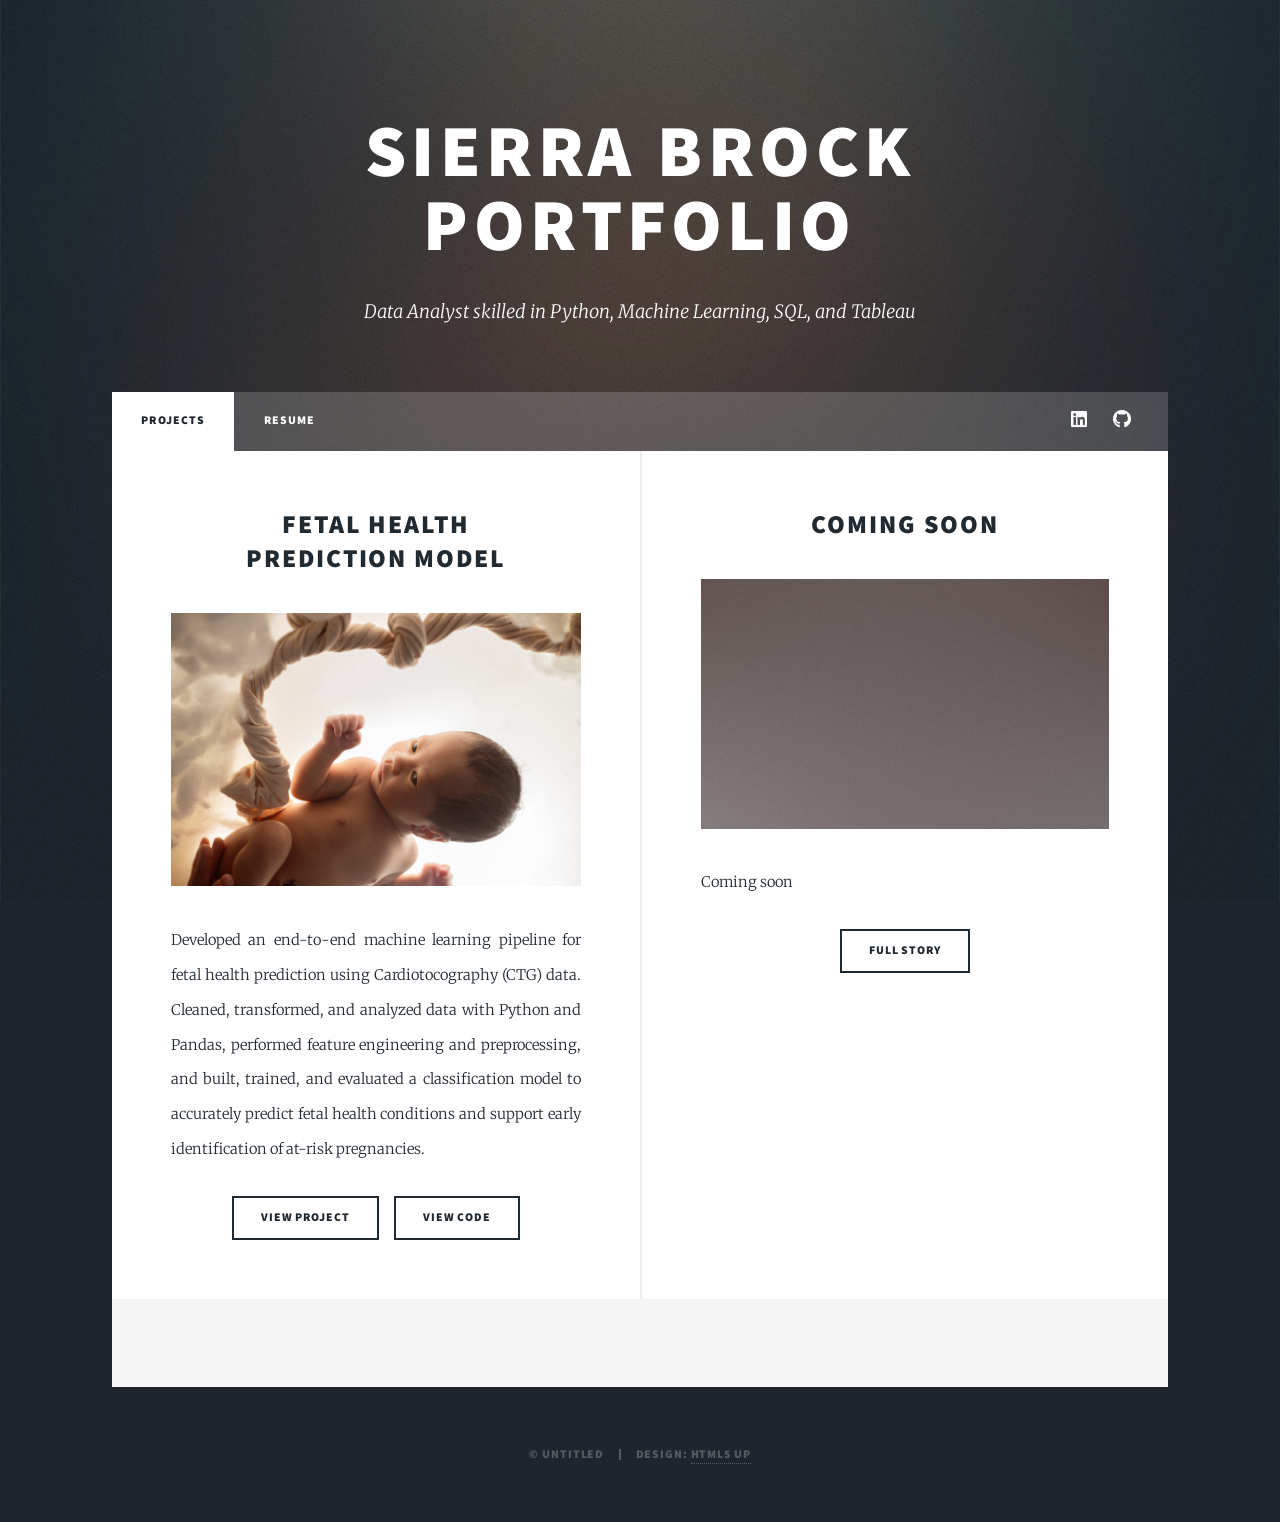
==== commit 45f69ff6: "Update index.html" ====
--- a/index.html
+++ b/index.html
@@ -67,18 +67,19 @@
 							<section class="posts">
 								<article>
 									<header>
-										<h2><a href="#">Fetal Health<br />
+										<h2><a href="cardiotocography.html" target="_blank" rel="noopener noreferrer">Fetal Health<br />
 										Prediction Model<br />
 										</a></h2>
 									</header>
-									<a href="#" class="image fit"><img src="images/fetus.jpg" alt="" /></a>
+									<a href="cardiotocography.html" target="_blank" rel="noopener noreferrer" class="image fit"><img src="images/fetus.jpg" alt="" /></a>
 									<p>Developed an end-to-end machine learning pipeline for fetal health prediction 
 										using Cardiotocography (CTG) data. Cleaned, transformed, and analyzed data with 
 										Python and Pandas, performed feature engineering and preprocessing, and built, 
 										trained, and evaluated a classification model to accurately predict fetal health 
 										conditions and support early identification of at-risk pregnancies.</p>
 									<ul class="actions special">
-										<li><a href="#" class="button">View Project</a></li>
+										<li><a href="cardiotocography.html" target="_blank" rel="noopener noreferrer" class="button">View Project</a></li>
+										<li><a href="https://github.com/sierrab100/cardiotocography" target="_blank" rel="noopener noreferrer" class="button">View Code</a></li>
 									</ul>
 								</article>
 								<article>
@@ -189,4 +190,4 @@
 			<script src="assets/js/main.js"></script>
 
 	</body>
-</html>+</html>
